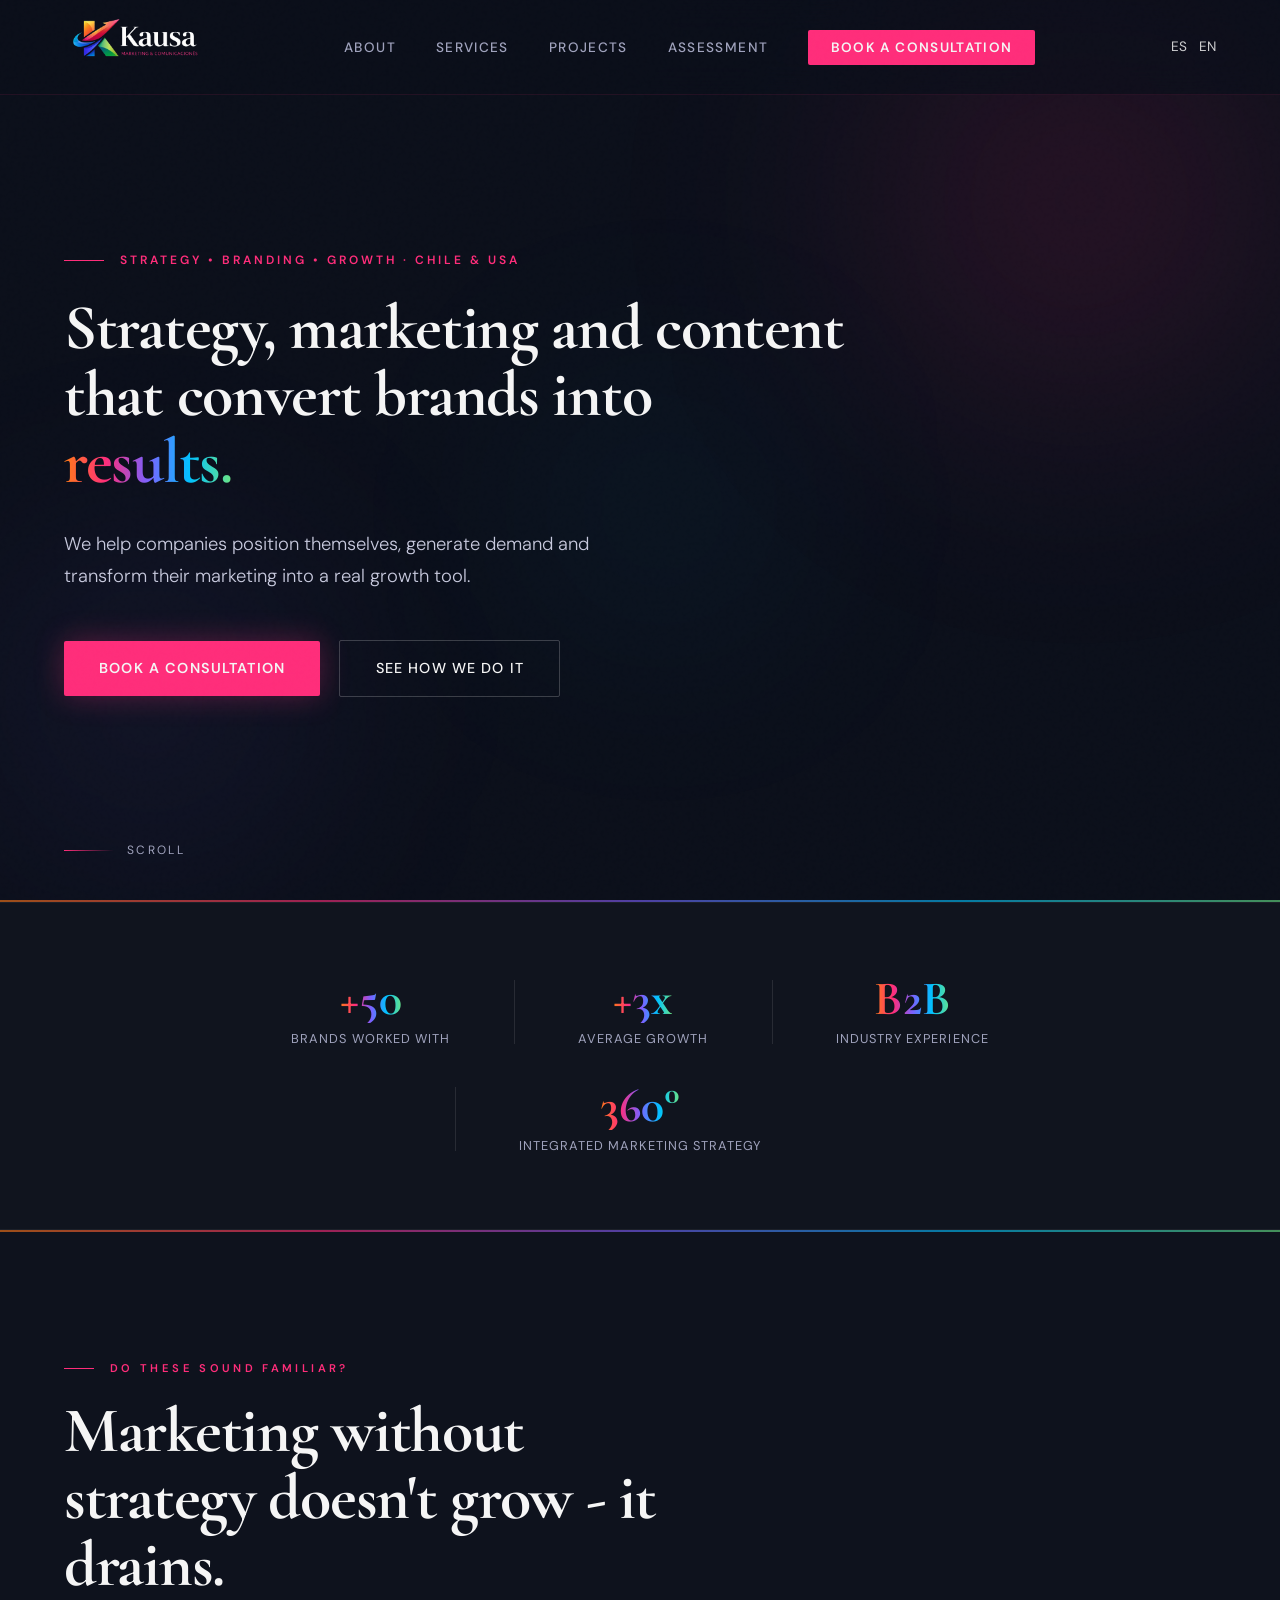
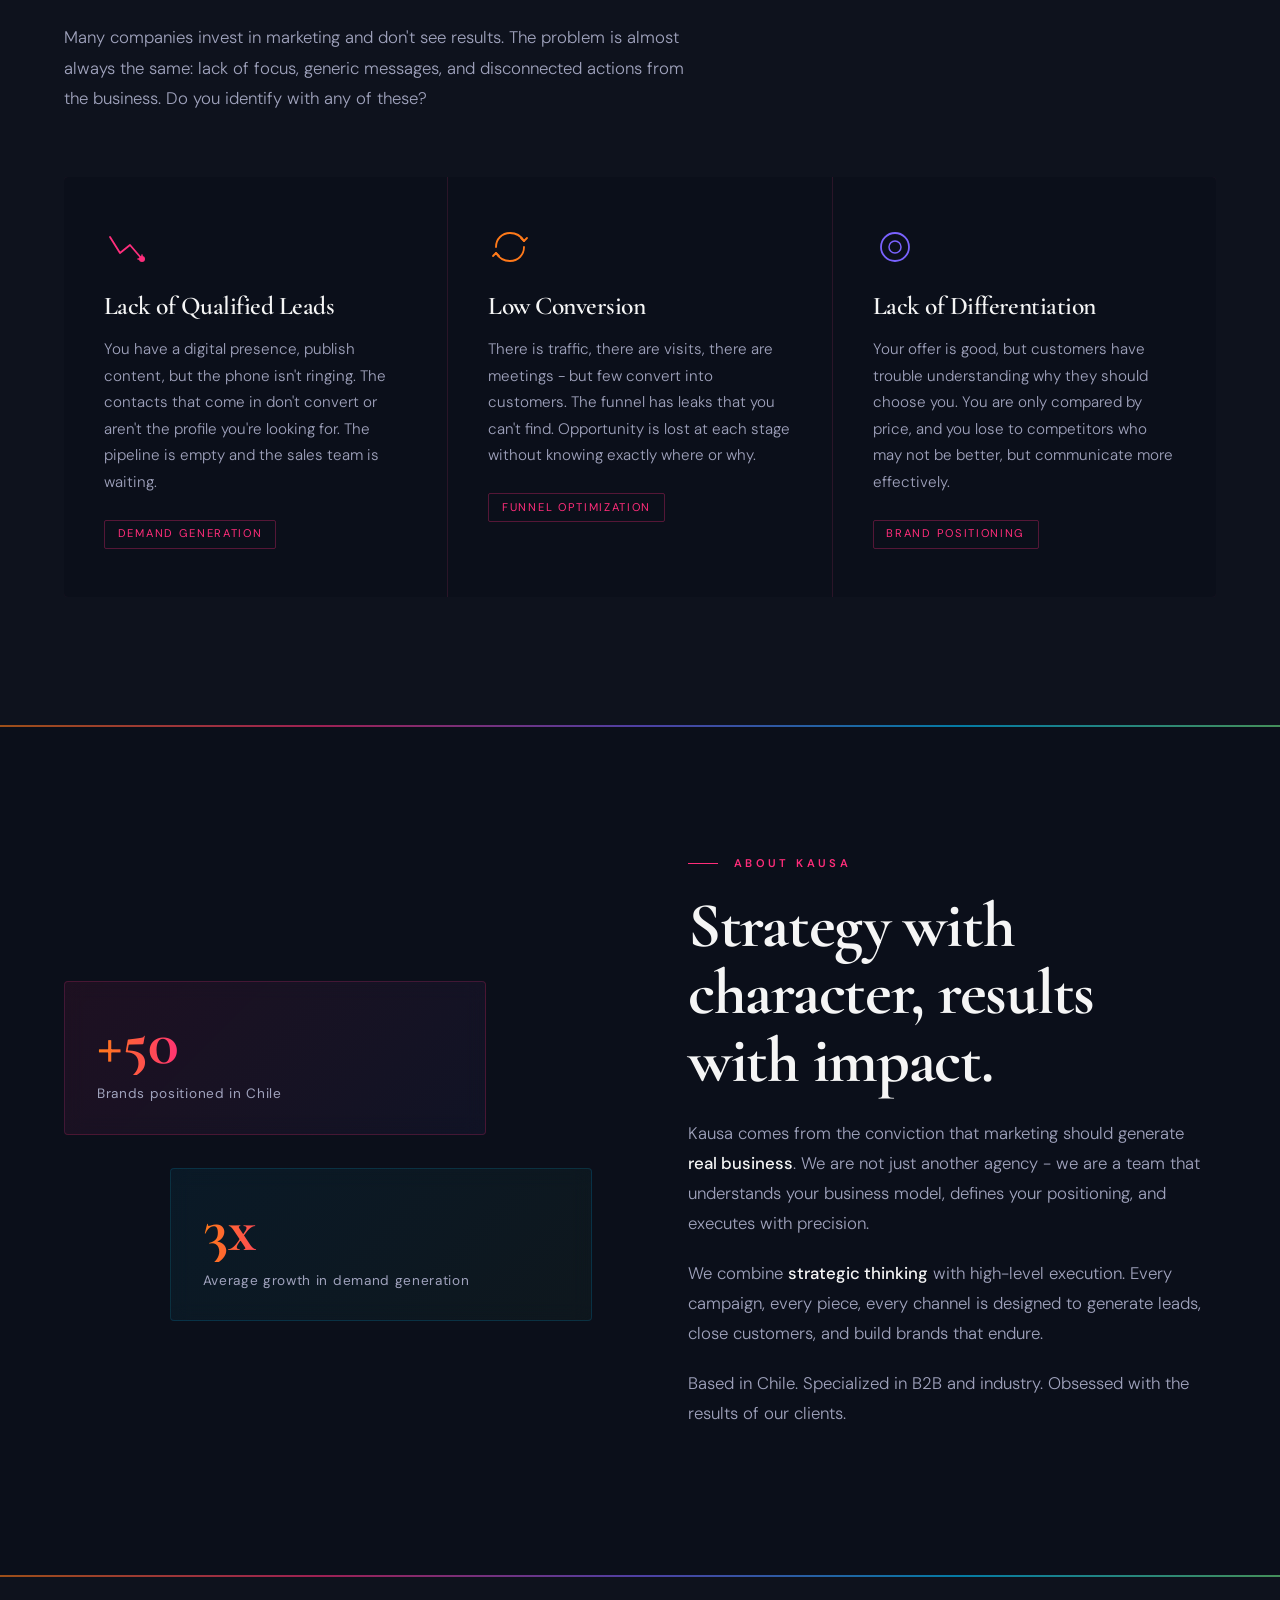
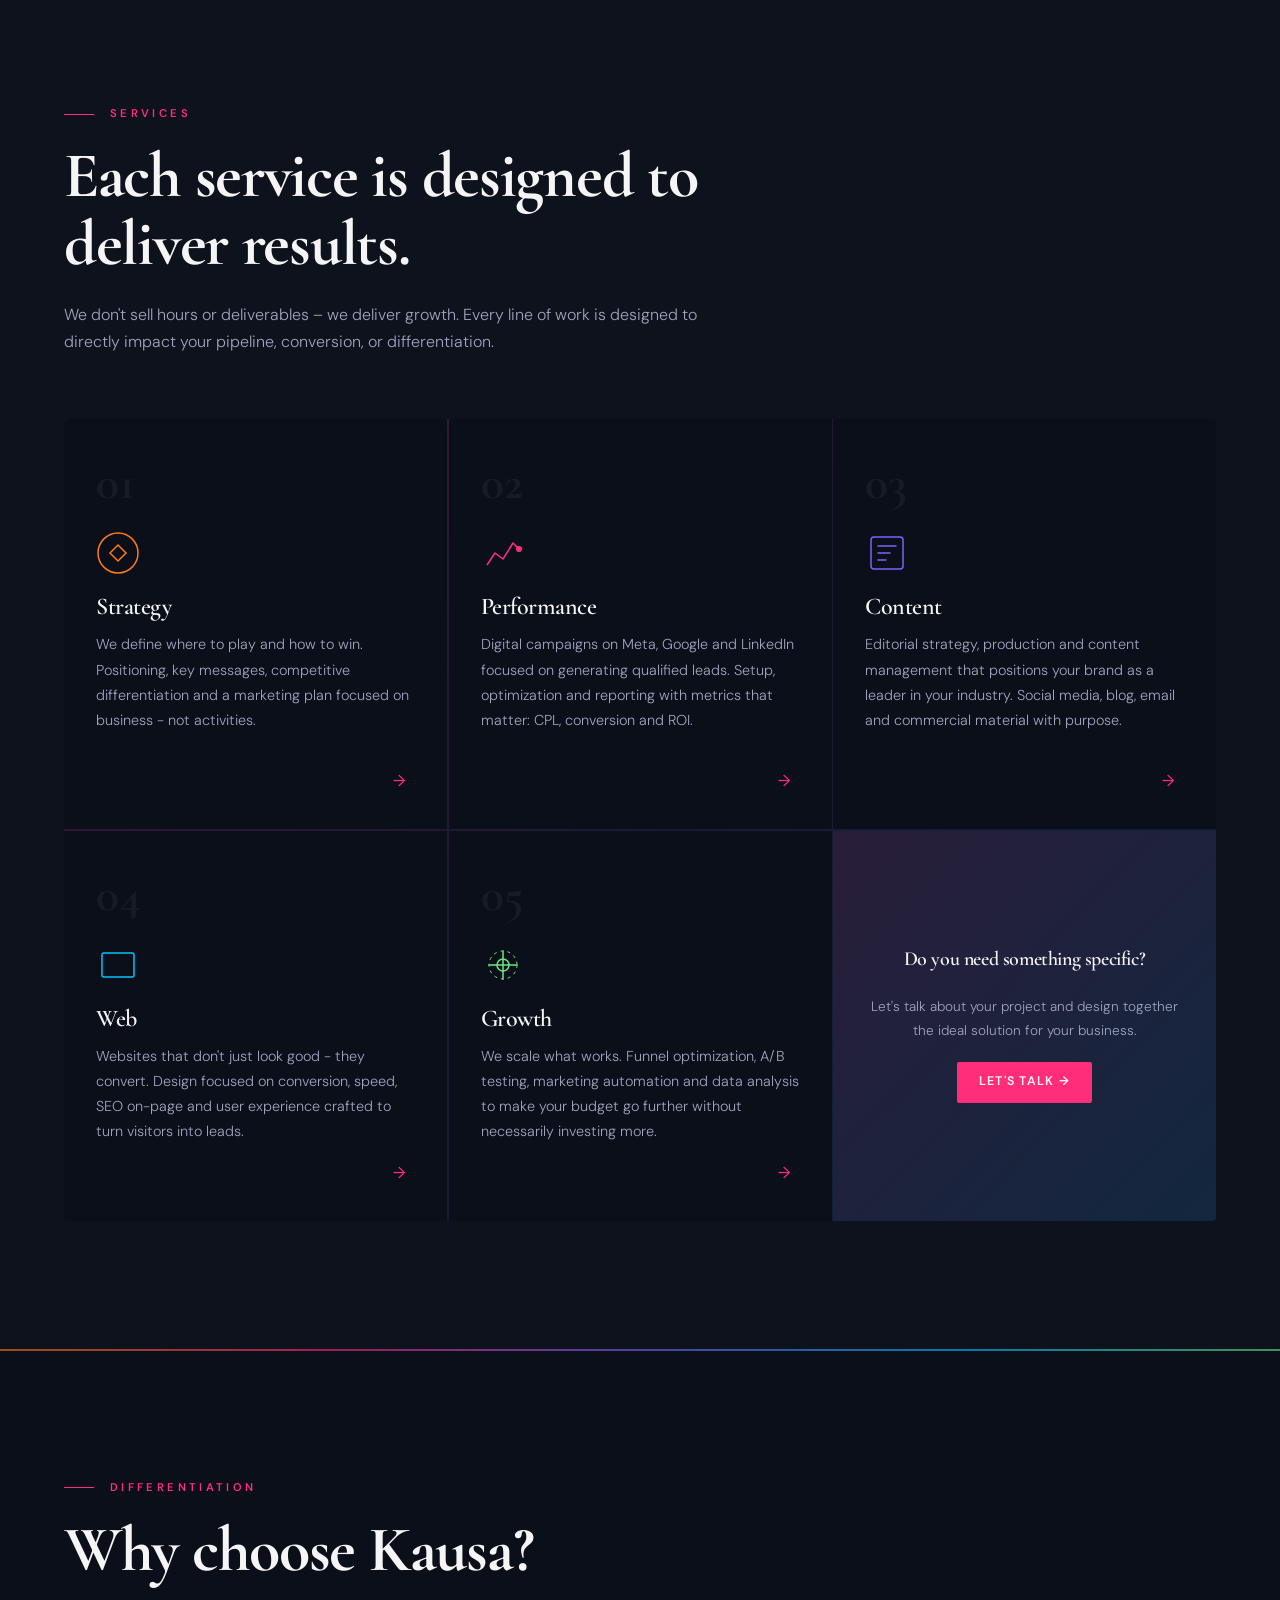
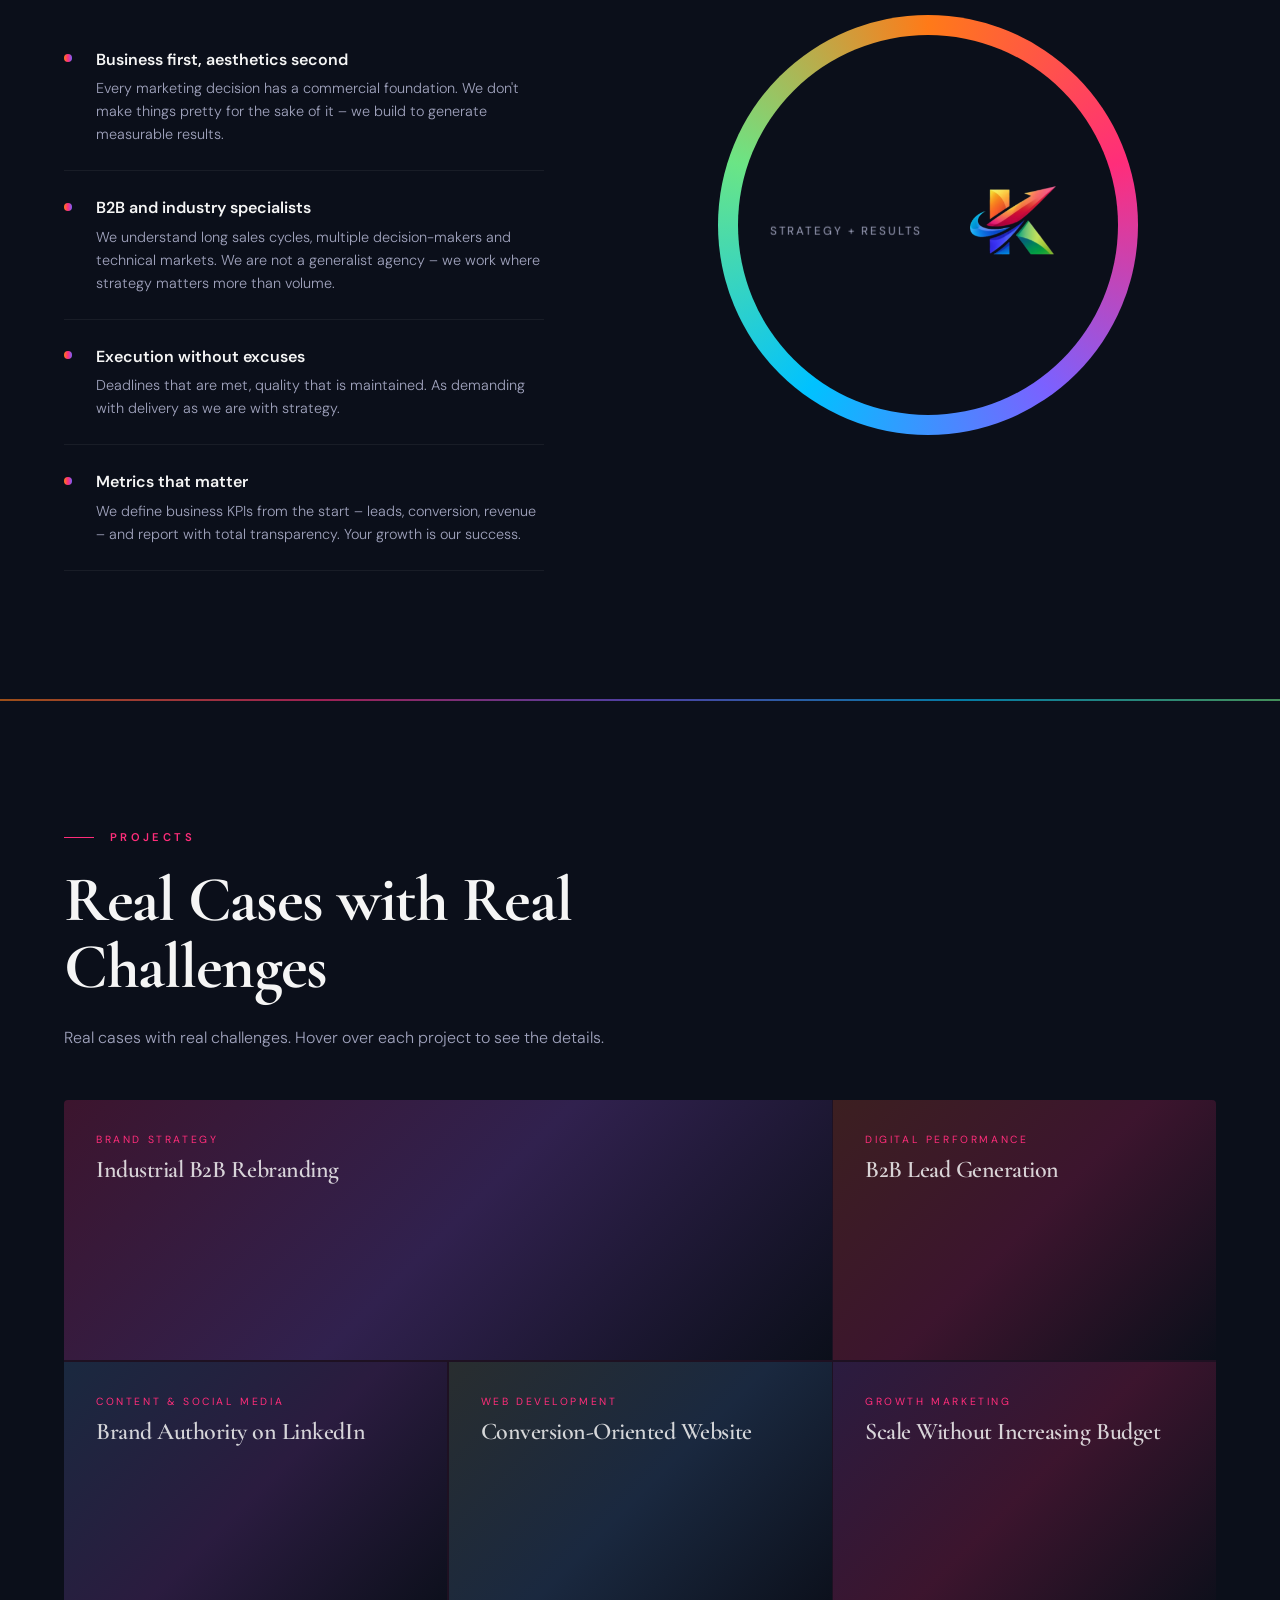
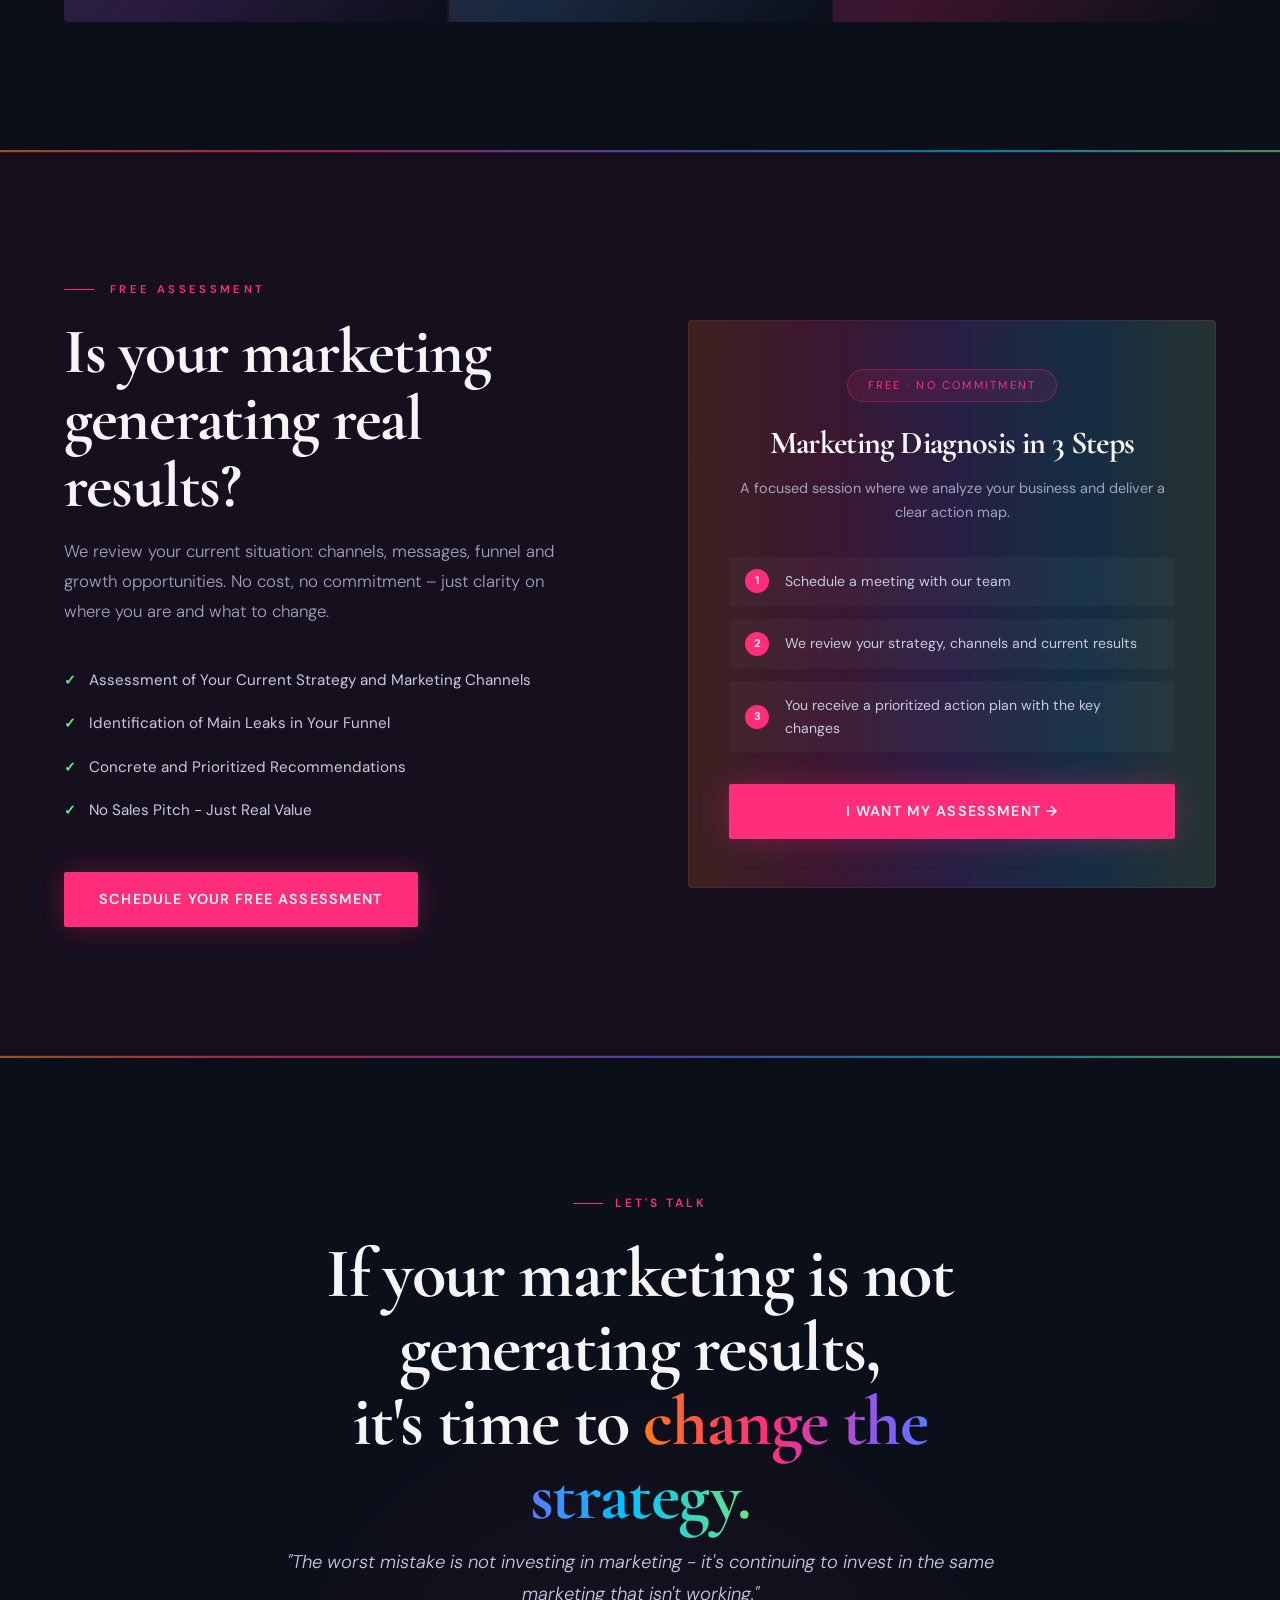
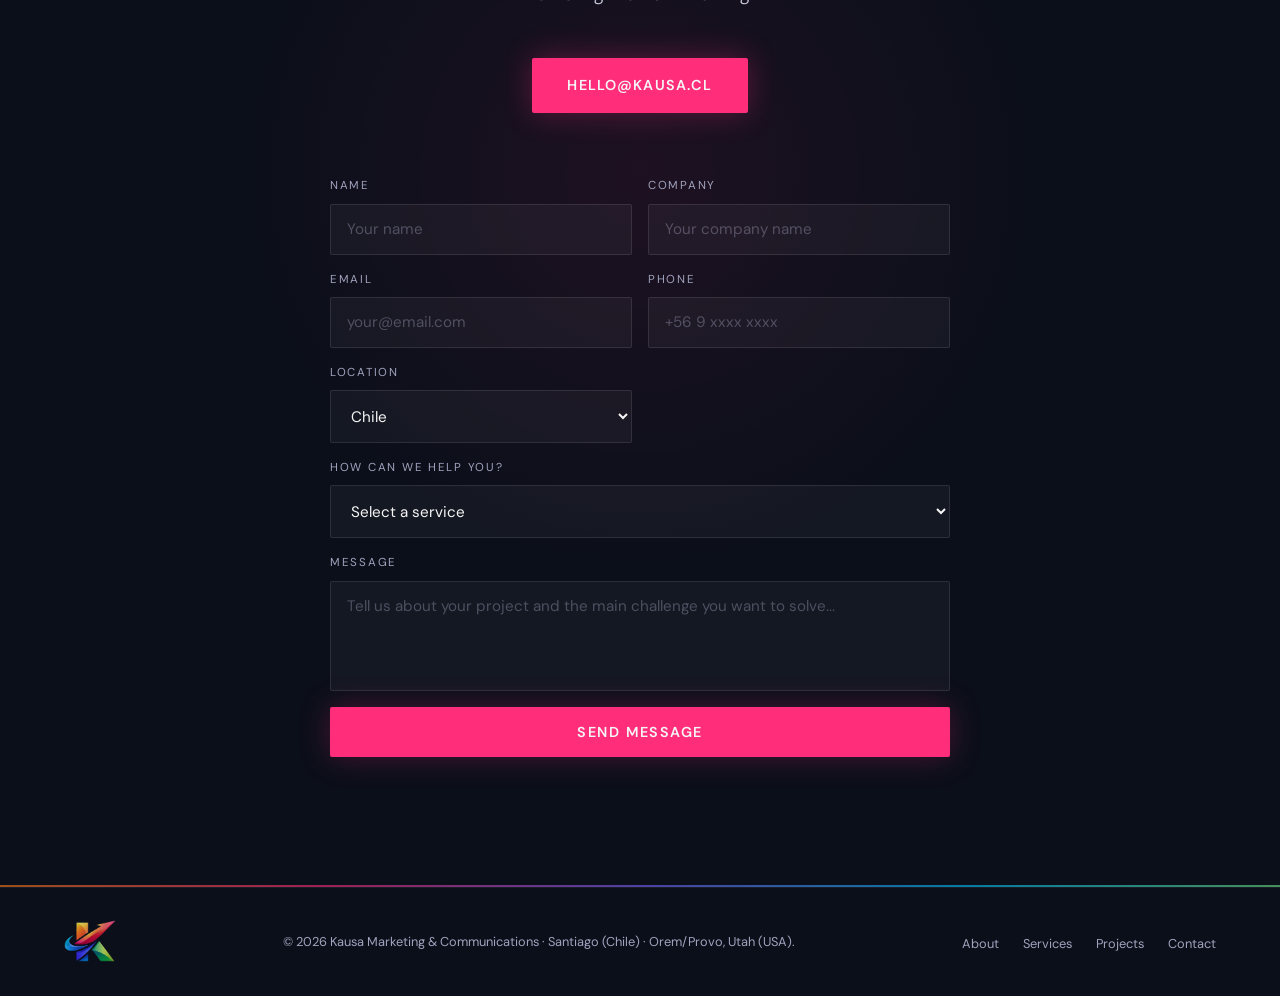
==== en.html @ b1d9d2e0 "Add translation and corporate emails" ====
<!DOCTYPE html>
<html lang="en">
<head>
  <meta charset="UTF-8" />
  <meta name="viewport" content="width=device-width, initial-scale=1.0" />
  <title>Kausa | Strategy, Branding & Growth</title>
  <meta property="og:title" content="Kausa | Strategy, Branding & Growth" />
  <meta property="og:description" content="International marketing, branding and growth partner for companies in Chile and the United States." />
  <meta property="og:url" content="https://kausa.cl" />
  <meta property="og:type" content="website" />
  <link rel="icon" href="assets/img/favicon.png" />
  <meta name="description" content="Estrategia, marketing y contenido que convierten marcas en resultados. Ayudamos a empresas en Chile a posicionarse, generar demanda y crecer." />
  <link href="https://fonts.googleapis.com/css2?family=Cormorant+Garamond:wght@400;600;700&family=DM+Sans:wght@300;400;500;600&display=swap" rel="stylesheet">
  <link rel="stylesheet" href="assets/css/style.css" />
</head>
<body>

<!-- ================================================================
     NAV
     ================================================================ -->
<nav>
  <a href="#hero" class="nav-logo">
    <img src="assets/img/kausa_logo.png" alt="Kausa Marketing & Comunicaciones" />
  </a>

  <ul class="nav-links">
    <li><a href="#about">About</a></li>
    <li><a href="#services">Services</a></li>
    <li><a href="#portfolio">Projects</a></li>
    <li><a href="#diagnosis">Assessment</a></li>
    <li><a href="#contact" class="nav-cta">Book a Consultation</a></li>
  </ul>
  <div class="lang-switch">
    <a href="index.html">ES</a>
    <a href="en.html">EN</a>
  </div>

  <button class="nav-burger" aria-label="Menú">
    <span></span><span></span><span></span>
  </button>
</nav>

<!-- ================================================================
     HERO
     ================================================================ -->
<section id="hero">
  <div class="hero-bg-orb orb1"></div>
  <div class="hero-bg-orb orb2"></div>
  <div class="hero-bg-orb orb3"></div>

  <div class="hero-eyebrow">Strategy • Branding • Growth · Chile & USA</div>

  <h1 class="hero-title">
    Strategy, marketing and content<br>
    that convert brands into<br>
    <span class="grad-text">results.</span>
  </h1>

  <p class="hero-sub">
    We help companies position themselves, generate demand and transform their marketing into a real growth tool.
  </p>

  <div class="hero-actions">
    <a href="#contact" class="btn-primary">Book a Consultation</a>
    <a href="#services" class="btn-ghost">See How We Do It</a>
  </div>

  <div class="hero-scroll">
    <span class="scroll-line"></span>
    Scroll
  </div>
</section>

<div class="grad-line"></div>

<!-- ================================================================
     SOCIAL PROOF STRIP
     ================================================================ -->
<div id="social-proof">
  <div class="proof-inner">
    <div class="proof-item">
      <span class="proof-num" data-count="50" data-prefix="+">+50</span>
      <span class="proof-label">Brands Worked With</span>
    </div>
    <div class="proof-item">
      <span class="proof-num" data-count="3" data-prefix="+" data-suffix="x">+3x</span>
      <span class="proof-label">Average Growth</span>
    </div>
    <div class="proof-item">
      <span class="proof-num">B2B</span>
      <span class="proof-label">Industry Experience</span>
    </div>
    <div class="proof-item">
      <span class="proof-num" data-count="360" data-suffix="°">360°</span>
      <span class="proof-label">Integrated Marketing Strategy</span>
    </div>
  </div>
</div>

<div class="grad-line"></div>

<!-- ================================================================
     PAIN SECTION
     ================================================================ -->
<section id="pain">
  <div class="pain-header reveal">
    <div class="section-label">Do these sound familiar?</div>
    <h2>Marketing without strategy doesn't grow - it drains.</h2>
    <p>Many companies invest in marketing and don't see results. The problem is almost always the same: lack of focus, generic messages, and disconnected actions from the business. Do you identify with any of these?</p>
  </div>

  <div class="pain-grid reveal">

    <div class="pain-card">
      <div class="pain-icon">
        <svg viewBox="0 0 44 44" fill="none" xmlns="http://www.w3.org/2000/svg">
          <polyline points="6,12 16,28 26,20 38,34" stroke="url(#p1)" stroke-width="1.8" fill="none" stroke-linecap="round" stroke-linejoin="round"/>
          <circle cx="38" cy="34" r="3" fill="url(#p1)"/>
          <path d="M34 34 L38 34 L38 30" stroke="url(#p1)" stroke-width="1.5" stroke-linecap="round"/>
          <defs><linearGradient id="p1" x1="0" y1="0" x2="44" y2="44"><stop stop-color="#FF2D7A"/><stop offset="1" stop-color="#7B61FF"/></linearGradient></defs>
        </svg>
      </div>
      <h3>Lack of Qualified Leads</h3>
      <p>You have a digital presence, publish content, but the phone isn't ringing. The contacts that come in don't convert or aren't the profile you're looking for. The pipeline is empty and the sales team is waiting.</p>
      <span class="pain-tag">Demand Generation</span>
    </div>

    <div class="pain-card">
      <div class="pain-icon">
        <svg viewBox="0 0 44 44" fill="none" xmlns="http://www.w3.org/2000/svg">
          <path d="M8 22 C8 14 14 8 22 8 C28 8 33 11 36 16" stroke="url(#p2)" stroke-width="1.8" stroke-linecap="round"/>
          <path d="M36 22 C36 30 30 36 22 36 C16 36 11 33 8 28" stroke="url(#p2)" stroke-width="1.8" stroke-linecap="round"/>
          <polyline points="33,13 36,16 39,13" stroke="url(#p2)" stroke-width="1.8" stroke-linecap="round" stroke-linejoin="round"/>
          <polyline points="11,31 8,28 5,31" stroke="url(#p2)" stroke-width="1.8" stroke-linecap="round" stroke-linejoin="round"/>
          <line x1="22" y1="17" x2="22" y2="27" stroke="url(#p2)" stroke-width="1.5" stroke-linecap="round"/>
          <line x1="17" y1="22" x2="27" y2="22" stroke="url(#p2)" stroke-width="1.5" stroke-linecap="round"/>
          <defs><linearGradient id="p2" x1="0" y1="0" x2="44" y2="44"><stop stop-color="#FF7A18"/><stop offset="1" stop-color="#FF2D7A"/></linearGradient></defs>
        </svg>
      </div>
      <h3>Low Conversion</h3>
      <p>There is traffic, there are visits, there are meetings - but few convert into customers. The funnel has leaks that you can't find. Opportunity is lost at each stage without knowing exactly where or why.</p>
      <span class="pain-tag">Funnel Optimization</span>
    </div>

    <div class="pain-card">
      <div class="pain-icon">
        <svg viewBox="0 0 44 44" fill="none" xmlns="http://www.w3.org/2000/svg">
          <circle cx="22" cy="22" r="14" stroke="url(#p3)" stroke-width="1.8"/>
          <circle cx="22" cy="22" r="6"  stroke="url(#p3)" stroke-width="1.5"/>
          <line x1="22" y1="4"  x2="22" y2="10" stroke="url(#p3)" stroke-width="1.5" stroke-linecap="round"/>
          <line x1="22" y1="34" x2="22" y2="40" stroke="url(#p3)" stroke-width="1.5" stroke-linecap="round"/>
          <line x1="4"  y1="22" x2="10" y2="22" stroke="url(#p3)" stroke-width="1.5" stroke-linecap="round"/>
          <line x1="34" y1="22" x2="40" y2="22" stroke="url(#p3)" stroke-width="1.5" stroke-linecap="round"/>
          <defs><linearGradient id="p3" x1="0" y1="0" x2="44" y2="44"><stop stop-color="#7B61FF"/><stop offset="1" stop-color="#00C2FF"/></linearGradient></defs>
        </svg>
      </div>
      <h3>Lack of Differentiation</h3>
      <p>Your offer is good, but customers have trouble understanding why they should choose you. You are only compared by price, and you lose to competitors who may not be better, but communicate more effectively.</p>
      <span class="pain-tag">Brand Positioning</span>
    </div>

  </div>
</section>

<div class="grad-line"></div>

<!-- ================================================================
     ABOUT
     ================================================================ -->
<section id="about">
  <div class="about-visual reveal">
    <div class="about-card">
      <div class="stat-num">+50</div>
      <div class="stat-label">Brands positioned in Chile</div>
    </div>
    <div class="about-card">
      <div class="stat-num">3x</div>
      <div class="stat-label">Average growth in demand generation</div>
    </div>
  </div>

  <div class="about-text reveal">
    <div class="section-label">About Kausa</div>
    <h2>Strategy with character, results with impact.</h2>
    <p>
      Kausa comes from the conviction that marketing should generate <strong>real business</strong>. We are not just another agency - we are a team that understands your business model, defines your positioning, and executes with precision.
    </p>
    <p>
      We combine <strong>strategic thinking</strong> with high-level execution. Every campaign, every piece, every channel is designed to generate leads, close customers, and build brands that endure.
    </p>
    <p>
      Based in Chile. Specialized in B2B and industry. Obsessed with the results of our clients.
    </p>
  </div>
</section>

<div class="grad-line"></div>

<!-- ================================================================
     SERVICES
     ================================================================ -->
<section id="services">
  <div class="services-header reveal">
    <div class="section-label">Services</div>
    <h2>Each service is designed to deliver results.</h2>
    <p>We don't sell hours or deliverables – we deliver growth. Every line of work is designed to directly impact your pipeline, conversion, or differentiation.</p>
  </div>

  <div class="services-grid reveal">

    <!-- 01 Estrategia -->
    <div class="service-card">
      <div class="service-num">01</div>
      <div class="service-icon">
        <svg viewBox="0 0 44 44" fill="none" xmlns="http://www.w3.org/2000/svg">
          <circle cx="22" cy="22" r="20" stroke="url(#g1)" stroke-width="1.5"/>
          <path d="M14 22 L22 14 L30 22 L22 30 Z" stroke="url(#g1)" stroke-width="1.5"/>
          <defs><linearGradient id="g1" x1="0" y1="0" x2="44" y2="44"><stop stop-color="#FF7A18"/><stop offset="1" stop-color="#FF2D7A"/></linearGradient></defs>
        </svg>
      </div>
      <h3>Strategy</h3>
      <p>We define where to play and how to win. Positioning, key messages, competitive differentiation and a marketing plan focused on business - not activities.</p>
      <div class="service-results">→ Companies that know exactly how to communicate and with whom</div>
      <div class="service-arrow">→</div>
    </div>

    <!-- 02 Performance -->
    <div class="service-card">
      <div class="service-num">02</div>
      <div class="service-icon">
        <svg viewBox="0 0 44 44" fill="none" xmlns="http://www.w3.org/2000/svg">
          <polyline points="6,34 14,22 22,28 32,12 38,18" stroke="url(#g2)" stroke-width="1.5" fill="none" stroke-linejoin="round"/>
          <circle cx="38" cy="18" r="3" fill="url(#g2)"/>
          <defs><linearGradient id="g2" x1="0" y1="0" x2="44" y2="44"><stop stop-color="#FF2D7A"/><stop offset="1" stop-color="#7B61FF"/></linearGradient></defs>
        </svg>
      </div>
      <h3>Performance</h3>
      <p> Digital campaigns on Meta, Google and LinkedIn focused on generating qualified leads. Setup, optimization and reporting with metrics that matter: CPL, conversion and ROI.</p>
      <div class="service-results">→ More leads, lower cost per acquisition</div>
      <div class="service-arrow">→</div>
    </div>

    <!-- 03 Contenido -->
    <div class="service-card">
      <div class="service-num">03</div>
      <div class="service-icon">
        <svg viewBox="0 0 44 44" fill="none" xmlns="http://www.w3.org/2000/svg">
          <rect x="6" y="6" width="32" height="32" rx="3" stroke="url(#g3)" stroke-width="1.5"/>
          <path d="M13 15 h18 M13 22 h12 M13 29 h8" stroke="url(#g3)" stroke-width="1.5" stroke-linecap="round"/>
          <defs><linearGradient id="g3" x1="0" y1="0" x2="44" y2="44"><stop stop-color="#7B61FF"/><stop offset="1" stop-color="#00C2FF"/></linearGradient></defs>
        </svg>
      </div>
      <h3>Content</h3>
      <p>Editorial strategy, production and content management that positions your brand as a leader in your industry. Social media, blog, email and commercial material with purpose.</p>
      <div class="service-results">→ More organic reach and brand authority</div>
      <div class="service-arrow">→</div>
    </div>

    <!-- 04 Web -->
    <div class="service-card">
      <div class="service-num">04</div>
      <div class="service-icon">
        <svg viewBox="0 0 44 44" fill="none" xmlns="http://www.w3.org/2000/svg">
          <rect x="6" y="10" width="32" height="24" rx="2" stroke="url(#g4)" stroke-width="1.5"/>
          <path d="M14 10 L14 34" stroke="url(#g4)" stroke-width="1"/>
          <path d="M6 18 L38 18" stroke="url(#g4)" stroke-width="1"/>
          <defs><linearGradient id="g4" x1="0" y1="0" x2="44" y2="44"><stop stop-color="#00C2FF"/><stop offset="1" stop-color="#6BE585"/></linearGradient></defs>
        </svg>
      </div>
      <h3>Web</h3>
      <p>Websites that don't just look good - they convert. Design focused on conversion, speed, SEO on-page and user experience crafted to turn visitors into leads.</p>
      <div class="service-results">→ More organic traffic and higher conversion rate</div>
      <div class="service-arrow">→</div>
    </div>

    <!-- 05 Growth -->
    <div class="service-card">
      <div class="service-num">05</div>
      <div class="service-icon">
        <svg viewBox="0 0 44 44" fill="none" xmlns="http://www.w3.org/2000/svg">
          <path d="M22 8 L22 36 M8 22 L36 22" stroke="url(#g5)" stroke-width="1.5" stroke-linecap="round"/>
          <circle cx="22" cy="22" r="6" stroke="url(#g5)" stroke-width="1.5"/>
          <circle cx="22" cy="22" r="14" stroke="url(#g5)" stroke-width="1" stroke-dasharray="3 4"/>
          <defs><linearGradient id="g5" x1="0" y1="0" x2="44" y2="44"><stop stop-color="#6BE585"/><stop offset="1" stop-color="#FF7A18"/></linearGradient></defs>
        </svg>
      </div>
      <h3>Growth</h3>
      <p>We scale what works. Funnel optimization, A/B testing, marketing automation and data analysis to make your budget go further without necessarily investing more.</p>
      <div class="service-results">→ More revenue with the same or lower budget</div>
      <div class="service-arrow">→</div>
    </div>

    <!-- CTA card -->
    <div class="service-card service-card--cta">
      <h3>Do you need something specific?</h3>
      <p style="color:var(--gris);">Let's talk about your project and design together the ideal solution for your business.</p>
      <a class="btn-sm" href="#contact">Let's talk →</a>
    </div>

  </div>
</section>

<div class="grad-line"></div>

<!-- ================================================================
     VALUE (Why Kausa?)
     ================================================================ -->
<section id="value">
  <div class="value-left reveal">
    <div class="section-label">Differentiation</div>
    <h2>Why choose Kausa?</h2>

    <div class="value-list">
      <div class="value-item">
        <div class="value-dot"></div>
        <div>
          <h4>Business first, aesthetics second</h4>
          <p>Every marketing decision has a commercial foundation. We don't make things pretty for the sake of it – we build to generate measurable results.</p>
        </div>
      </div>
      <div class="value-item">
        <div class="value-dot"></div>
        <div>
          <h4>B2B and industry specialists</h4>
          <p>We understand long sales cycles, multiple decision-makers and technical markets. We are not a generalist agency – we work where strategy matters more than volume.</p>
        </div>
      </div>
      <div class="value-item">
        <div class="value-dot"></div>
        <div>
          <h4>Execution without excuses</h4>
          <p>Deadlines that are met, quality that is maintained. As demanding with delivery as we are with strategy.</p>
        </div>
      </div>
      <div class="value-item">
        <div class="value-dot"></div>
        <div>
          <h4>Metrics that matter</h4>
          <p>We define business KPIs from the start – leads, conversion, revenue – and report with total transparency. Your growth is our success.</p>
        </div>
      </div>
    </div>
  </div>

  <div class="value-visual reveal">
    <div class="value-ring">
      <div class="value-ring-inner">
        <img src="assets/img/kausa_logo_k.PNG" alt="Kausa" class="ring-k" />
        <span class="ring-label">Strategy + Results</span>
      </div>
    </div>
  </div>
</section>

<div class="grad-line"></div>

<!-- ================================================================
     PORTFOLIO
     ================================================================ -->
<section id="portfolio">
  <div class="portfolio-intro reveal">
    <div class="section-label">Projects</div>
    <h2>Real Cases with Real Challenges</h2>
    <p>Real cases with real challenges. Hover over each project to see the details.</p>
  </div>

  <div class="portfolio-grid reveal">

    <!-- Caso 1 – Branding B2B (span 2) -->
    <div class="portfolio-item">
      <div class="portfolio-bg p-bg-1"></div>
      <div class="portfolio-static">
        <div class="portfolio-category">Brand Strategy</div>
        <h3>Industrial B2B Rebranding</h3>
      </div>
      <div class="portfolio-overlay">
        <div class="p-label">Brand Strategy</div>
        <h3>Industrial B2B Rebranding</h3>
        <dl class="case-details">
          <div class="case-block">
            <dt>Challenge</dt>
            <dd>Industrial services company without clear differentiation in a commoditized market</dd>
          </div>
          <div class="case-block">
            <dt>What was done</dt>
            <dd>Redesign of identity + positioning + key messages by segment</dd>
          </div>
          <div class="case-block">
            <dt>Result</dt>
            <dd>+40% in incoming inquiries within 3 months of launch</dd>
          </div>
        </dl>
        <div class="case-result">+40% in incoming inquiries · 3 months</div>
      </div>
    </div>

    <!-- Caso 2 – Performance -->
    <div class="portfolio-item">
      <div class="portfolio-bg p-bg-2"></div>
      <div class="portfolio-static">
        <div class="portfolio-category">Digital Performance</div>
        <h3>B2B Lead Generation</h3>
      </div>
      <div class="portfolio-overlay">
        <div class="p-label">Digital Performance</div>
        <h3>B2B Lead Generation</h3>
        <dl class="case-details">
          <div class="case-block">
            <dt>Challenge</dt>
            <dd>Without a digital pipeline, total dependence on referrals and contact network</dd>
          </div>
          <div class="case-block">
            <dt>What was done</dt>
            <dd>Meta + LinkedIn + optimized landing pages for conversion</dd>
          </div>
          <div class="case-block">
            <dt>Result</dt>
            <dd>120 qualified leads in 60 days, CPL reduced by 35%</dd>
          </div>
        </dl>
        <div class="case-result">120 leads in 60 days · CPL -35%</div>
      </div>
    </div>

    <!-- Caso 3 – Contenido -->
    <div class="portfolio-item">
      <div class="portfolio-bg p-bg-3"></div>
      <div class="portfolio-static">
        <div class="portfolio-category">Content & Social Media</div>
        <h3>Brand Authority on LinkedIn</h3>
      </div>
      <div class="portfolio-overlay">
        <div class="p-label">Content & Social Media</div>
        <h3>Brand Authority on LinkedIn</h3>
        <dl class="case-details">
          <div class="case-block">
            <dt>Challenge</dt>
            <dd>Fragmented digital presence, posts without direction or focus</dd>
          </div>
          <div class="case-block">
            <dt>What was done</dt>
            <dd>Editorial strategy + monthly production + community management</dd>
          </div>
          <div class="case-block">
            <dt>Result</dt>
            <dd>+200% organic reach in 6 months</dd>
          </div>
        </dl>
        <div class="case-result">+200% organic reach · 6 months</div>
      </div>
    </div>

    <!-- Caso 4 – Web -->
    <div class="portfolio-item">
      <div class="portfolio-bg p-bg-4"></div>
      <div class="portfolio-static">
        <div class="portfolio-category">Web Development</div>
        <h3>Conversion-Oriented Website</h3>
      </div>
      <div class="portfolio-overlay">
        <div class="p-label">Web Development</div>
        <h3>Conversion-Oriented Website</h3>
        <dl class="case-details">
          <div class="case-block">
            <dt>Challenge</dt>
            <dd>Outdated website, no organic traffic or conversion forms</dd>
          </div>
          <div class="case-block">
            <dt>What was done</dt>
            <dd>Complete redesign + on-page SEO + integration with CRM and automation</dd>
          </div>
          <div class="case-block">
            <dt>Result</dt>
            <dd>3x organic traffic, conversion rate doubled in 4 months</dd>
          </div>
        </dl>
        <div class="case-result">3x organic traffic · 2x conversion · 4 months</div>
      </div>
    </div>

    <!-- Caso 5 – Growth -->
    <div class="portfolio-item">
      <div class="portfolio-bg p-bg-5"></div>
      <div class="portfolio-static">
        <div class="portfolio-category">Growth Marketing</div>
        <h3>Scale Without Increasing Budget</h3>
      </div>
      <div class="portfolio-overlay">
        <div class="p-label">Growth Marketing</div>
        <h3>Scale Without Increasing Budget</h3>
        <dl class="case-details">
          <div class="case-block">
            <dt>Challenge</dt>
            <dd>Fixed budget with aggressive growth objectives and funnel with leaks</dd>
          </div>
          <div class="case-block">
            <dt>What was done</dt>
            <dd>Funnel audit + A/B testing + nurturing automation</dd>
          </div>
          <div class="case-block">
            <dt>Result</dt>
            <dd>+60% revenue with the same budget in 5 months</dd>
          </div>
        </dl>
        <div class="case-result">+60% revenue · same budget · 5 months</div>
      </div>
    </div>

  </div>
</section>

<div class="grad-line"></div>

<!-- ================================================================
     DIAGNOSIS – Lead Magnet
     ================================================================ -->
<section id="diagnosis">
  <div class="diagnosis-inner">

    <div class="diagnosis-text reveal">
      <div class="section-label">Free Assessment</div>
      <h2>Is your marketing generating real results?</h2>
      <p>
        We review your current situation: channels, messages, funnel and growth opportunities. No cost, no commitment – just clarity on where you are and what to change.
      </p>
      <ul class="diagnosis-checklist">
        <li>Assessment of Your Current Strategy and Marketing Channels</li>
        <li>Identification of Main Leaks in Your Funnel</li>
        <li>Concrete and Prioritized Recommendations</li>
        <li>No Sales Pitch - Just Real Value</li>
      </ul>
      <a href="#contact" class="btn-primary">Schedule Your Free Assessment</a>
    </div>

    <div class="diagnosis-visual reveal">
      <div class="diagnosis-badge">Free · No Commitment</div>
      <h3>Marketing Diagnosis in 3 Steps</h3>
      <p>A focused session where we analyze your business and deliver a clear action map.</p>
      <div class="diagnosis-steps">
        <div class="diagnosis-step">
          <span class="step-num">1</span>
          Schedule a meeting with our team
        </div>
        <div class="diagnosis-step">
          <span class="step-num">2</span>
          We review your strategy, channels and current results
        </div>
        <div class="diagnosis-step">
          <span class="step-num">3</span>
          You receive a prioritized action plan with the key changes
        </div>
      </div>
      <a href="#contact" class="btn-primary" style="width:100%;text-align:center;">I want my Assessment →</a>
    </div>

  </div>
</section>

<div class="grad-line"></div>

<!-- ================================================================
     CONTACT
     ================================================================ -->
<section id="contact">
  <div class="contact-orb"></div>
  <div class="contact-inner reveal">

    <div class="eyebrow-cta">Let's talk</div>

    <h2>
      If your marketing is not generating results,<br>
      it's time to <span class="grad-text">change the strategy.</span>
    </h2>

    <p class="contact-statement">
      "The worst mistake is not investing in marketing - it's continuing to invest in the same marketing that isn't working."
    </p>

    <div class="contact-actions">
      <a href="mailto:hello@kausa.cl" class="btn-primary">hello@kausa.cl</a>
    </div>

    <form id="contactForm" class="contact-form">
      <div class="form-group">
        <label>Name</label>
        <input type="text" name="name" placeholder="Your name" required />
      </div>
      <div class="form-group">
        <label>Company</label>
        <input type="text" name="company" placeholder="Your company name" />
      </div>
      <div class="form-group">
        <label>Email</label>
        <input type="email" name="email" placeholder="your@email.com" required />
      </div>
      <div class="form-group">
        <label>Phone</label>
        <input type="tel" name="phone" placeholder="+56 9 xxxx xxxx" />
      </div>
      <div class="form-group">
        <label>Location</label>
        <select name="location">
          <option>Chile</option>
          <option>United States</option>
          <option>Other</option>
        </select>
      </div>
      <div class="form-group full">
        <label>How can we help you?</label>
        <select name="servicio">
          <option value="" disabled selected>Select a service</option>
          <option>Marketing Strategy</option>
          <option>Performance / Digital Campaigns</option>
          <option>Content and Social Media</option>
          <option>Web Development</option>
          <option>Growth Marketing</option>
          <option>Free Assessment</option>
          <option>Other</option>
        </select>
      </div>
      <div class="form-group full">
        <label>Message</label>
        <textarea name="message" rows="4" placeholder="Tell us about your project and the main challenge you want to solve..."></textarea>
      </div>
      <button type="submit" class="form-submit">Send Message</button>
    </form>

  </div>
</section>

<!-- ================================================================
     FOOTER
     ================================================================ -->
<div class="grad-line"></div>
<footer>
  <a href="#hero" class="f-logo">
    <img src="assets/img/kausa_logo_k.PNG" alt="Kausa" />
  </a>
  <p>© 2026 Kausa Marketing & Communications · Santiago (Chile) · Orem/Provo, Utah (USA).</p>
  <ul class="footer-links">
    <li><a href="#about">About</a></li>
    <li><a href="#services">Services</a></li>
    <li><a href="#portfolio">Projects</a></li>
    <li><a href="#contact">Contact</a></li>
  </ul>
</footer>

<script src="assets/js/main.js"></script>
</body>
</html>
---- assets/css/style.css ----
/* ================================================================
   KAUSA — style.css
   Sections: Variables · Reset · Typography · Nav · Hero ·
             Social Proof · Pain · Services · Portfolio ·
             Diagnosis · Contact · Footer · Animations · Responsive
   ================================================================ */

/* ─── VARIABLES ─── */
:root {
  --bg:      #0B0F1A;
  --white:   #F5F5F5;
  --fucsia:  #FF2D7A;
  --naranja: #FF7A18;
  --gris:    #A0A3BD;
  --gris-light: #C8CADE;
  --grad:      linear-gradient(90deg, #FF7A18, #FF2D7A, #7B61FF, #00C2FF, #6BE585);
  --grad-diag: linear-gradient(135deg, #FF7A18, #FF2D7A, #7B61FF, #00C2FF, #6BE585);
  --surface:   rgba(255,255,255,0.03);
  --border:    rgba(255,255,255,0.07);
}

/* ─── RESET ─── */
*, *::before, *::after { box-sizing: border-box; margin: 0; padding: 0; }
html { scroll-behavior: smooth; }
img  { display: block; max-width: 100%; }

/* ─── NOISE OVERLAY ─── */
body::before {
  content: '';
  position: fixed;
  inset: 0;
  background-image: url("data:image/svg+xml,%3Csvg viewBox='0 0 256 256' xmlns='http://www.w3.org/2000/svg'%3E%3Cfilter id='noise'%3E%3CfeTurbulence type='fractalNoise' baseFrequency='0.9' numOctaves='4' stitchTiles='stitch'/%3E%3C/filter%3E%3Crect width='100%25' height='100%25' filter='url(%23noise)' opacity='0.04'/%3E%3C/svg%3E");
  pointer-events: none;
  z-index: 9999;
  opacity: 0.4;
}

body {
  background: var(--bg);
  color: var(--white);
  font-family: 'DM Sans', sans-serif;
  overflow-x: hidden;
  line-height: 1.6;
}

/* ─── SCROLLBAR ─── */
::-webkit-scrollbar       { width: 4px; }
::-webkit-scrollbar-track { background: var(--bg); }
::-webkit-scrollbar-thumb { background: var(--fucsia); border-radius: 4px; }

/* ─── TYPOGRAPHY ─── */
h1, h2, h3 {
  font-family: 'Cormorant Garamond', serif;
  font-weight: 700;
  letter-spacing: -0.02em;
  line-height: 1.05;
}
h2 { font-size: clamp(2.5rem, 5vw, 4rem); margin-bottom: 1.5rem; }

/* ─── SHARED SECTION ─── */
section { padding: 8rem 5vw; position: relative; }

.section-label {
  font-size: 0.7rem;
  letter-spacing: 0.3em;
  text-transform: uppercase;
  color: var(--fucsia);
  font-weight: 600;
  margin-bottom: 1.2rem;
  display: flex;
  align-items: center;
  gap: 1rem;
}
.section-label::before { content: ''; width: 30px; height: 1px; background: var(--fucsia); }

.grad-text {
  background: var(--grad);
  -webkit-background-clip: text;
  -webkit-text-fill-color: transparent;
  background-clip: text;
}

.grad-line { height: 2px; background: var(--grad); opacity: 0.6; }

/* ─── BUTTONS ─── */
.btn-primary {
  background: var(--fucsia);
  color: var(--white);
  padding: 1rem 2.2rem;
  font-size: 0.9rem;
  font-weight: 600;
  letter-spacing: 0.08em;
  text-transform: uppercase;
  text-decoration: none;
  border-radius: 2px;
  display: inline-block;
  transition: background 0.3s, transform 0.2s, box-shadow 0.3s;
  box-shadow: 0 0 30px rgba(255,45,122,0.3);
}
.btn-primary:hover {
  background: var(--naranja);
  transform: translateY(-2px);
  box-shadow: 0 0 50px rgba(255,122,24,0.4);
}

.btn-ghost {
  color: var(--white);
  padding: 1rem 2.2rem;
  font-size: 0.9rem;
  font-weight: 500;
  letter-spacing: 0.08em;
  text-transform: uppercase;
  text-decoration: none;
  border: 1px solid rgba(255,255,255,0.2);
  border-radius: 2px;
  display: inline-block;
  transition: border-color 0.3s, color 0.3s;
}
.btn-ghost:hover { border-color: var(--fucsia); color: var(--fucsia); }

.btn-wa {
  background: #25D366;
  color: var(--white);
  padding: 1rem 2.2rem;
  font-size: 0.9rem;
  font-weight: 600;
  letter-spacing: 0.05em;
  text-decoration: none;
  border-radius: 2px;
  display: inline-flex;
  align-items: center;
  gap: 0.6rem;
  transition: background 0.3s, transform 0.2s;
}
.btn-wa:hover { background: #1db954; transform: translateY(-2px); }

/* ================================================================
   NAV
   ================================================================ */
nav {
  position: fixed;
  top: 0; left: 0; right: 0;
  z-index: 100;
  display: flex;
  justify-content: space-between;
  align-items: center;
  padding: 1.5rem 5vw;
  background: rgba(11,15,26,0.7);
  backdrop-filter: blur(16px);
  border-bottom: 1px solid rgba(255,45,122,0.1);
  transition: background 0.3s;
}

.nav-logo {
  text-decoration: none;
  display: flex;
  align-items: center;
  /* crop the transparent padding around the logo content */
  margin: -12px -8px;
}
.nav-logo img {
  /* The 1024x1024 image contains logo content roughly centered at 53% vertically.
     object-fit:cover + fixed dimensions crops it to show just the logo. */
  width: 160px;
  height: 70px;
  object-fit: cover;
  object-position: 50% 53%;
}

.nav-links {
  display: flex;
  gap: 2.5rem;
  list-style: none;
}
.nav-links a {
  color: var(--gris);
  text-decoration: none;
  font-size: 0.85rem;
  font-weight: 500;
  letter-spacing: 0.1em;
  text-transform: uppercase;
  transition: color 0.3s;
}
.nav-links a:hover { color: var(--fucsia); }

.nav-cta {
  background: var(--fucsia) !important;
  color: var(--white) !important;
  padding: 0.55rem 1.4rem !important;
  border-radius: 2px;
  font-weight: 600 !important;
  transition: background 0.3s, transform 0.2s !important;
}
.nav-cta:hover { background: var(--naranja) !important; transform: translateY(-1px); }

/* Hamburger (mobile) */
.nav-burger {
  display: none;
  flex-direction: column;
  gap: 5px;
  cursor: pointer;
  padding: 4px;
  border: none;
  background: none;
}
.nav-burger span {
  display: block;
  width: 24px;
  height: 2px;
  background: var(--white);
  border-radius: 2px;
  transition: all 0.3s;
}

/* ================================================================
   HERO
   ================================================================ */
#hero {
  min-height: 100vh;
  display: flex;
  flex-direction: column;
  justify-content: center;
  padding: 9rem 5vw 6rem;
  position: relative;
  overflow: hidden;
}

/* Orbs */
.hero-bg-orb { position: absolute; border-radius: 50%; filter: blur(120px); pointer-events: none; }
.orb1 { width: 600px; height: 600px; background: radial-gradient(circle, rgba(255,45,122,0.18) 0%, transparent 70%); top: -100px; right: -100px; animation: floatOrb 8s ease-in-out infinite alternate; }
.orb2 { width: 400px; height: 400px; background: radial-gradient(circle, rgba(123,97,255,0.15) 0%, transparent 70%); bottom: 0; left: -50px; animation: floatOrb 10s ease-in-out infinite alternate-reverse; }
.orb3 { width: 300px; height: 300px; background: radial-gradient(circle, rgba(0,194,255,0.12) 0%, transparent 70%); top: 40%; left: 40%; animation: floatOrb 12s ease-in-out infinite alternate; }

.hero-eyebrow {
  font-size: 0.75rem;
  letter-spacing: 0.25em;
  text-transform: uppercase;
  color: var(--fucsia);
  font-weight: 600;
  margin-bottom: 1.5rem;
  display: flex;
  align-items: center;
  gap: 1rem;
  animation: fadeUp 0.8s ease both;
}
.hero-eyebrow::before { content: ''; width: 40px; height: 1px; background: var(--fucsia); }

.hero-title {
  font-size: clamp(2.4rem, 5vw, 4.8rem);
  font-weight: 700;
  max-width: 860px;
  animation: fadeUp 0.8s 0.1s ease both;
}

.hero-sub {
  margin-top: 2rem;
  font-size: 1.15rem;
  color: var(--gris-light);
  max-width: 560px;
  line-height: 1.75;
  font-weight: 300;
  animation: fadeUp 0.8s 0.2s ease both;
}

.hero-actions {
  margin-top: 3rem;
  display: flex;
  gap: 1.2rem;
  align-items: center;
  flex-wrap: wrap;
  animation: fadeUp 0.8s 0.3s ease both;
}

.hero-scroll {
  position: absolute;
  bottom: 2.5rem;
  left: 5vw;
  display: flex;
  align-items: center;
  gap: 0.8rem;
  font-size: 0.75rem;
  letter-spacing: 0.2em;
  text-transform: uppercase;
  color: var(--gris);
  animation: fadeUp 0.8s 0.6s ease both;
}
.scroll-line {
  width: 50px; height: 1px;
  background: linear-gradient(90deg, var(--fucsia), transparent);
  animation: scrollPulse 2s ease-in-out infinite;
}

/* ================================================================
   SOCIAL PROOF STRIP
   ================================================================ */
#social-proof {
  padding: 3.5rem 5vw;
  background: rgba(255,255,255,0.02);
  border-top: 1px solid rgba(255,255,255,0.05);
  border-bottom: 1px solid rgba(255,255,255,0.05);
}

.proof-inner {
  display: flex;
  align-items: center;
  justify-content: center;
  gap: 0;
  flex-wrap: wrap;
}

.proof-item {
  display: flex;
  flex-direction: column;
  align-items: center;
  text-align: center;
  padding: 1rem 4rem;
  position: relative;
  opacity: 0;
  transform: translateY(16px);
  transition: opacity 0.55s ease, transform 0.55s ease;
}
.proof-item.visible {
  opacity: 1;
  transform: translateY(0);
}
.proof-item + .proof-item::before {
  content: '';
  position: absolute;
  left: 0;
  top: 20%;
  height: 60%;
  width: 1px;
  background: rgba(255,255,255,0.1);
}

.proof-num {
  font-family: 'Cormorant Garamond', serif;
  font-size: 3rem;
  font-weight: 700;
  line-height: 1;
  background: var(--grad);
  -webkit-background-clip: text;
  -webkit-text-fill-color: transparent;
  background-clip: text;
}
.proof-label {
  margin-top: 0.4rem;
  font-size: 0.8rem;
  color: var(--gris);
  letter-spacing: 0.08em;
  text-transform: uppercase;
}

/* ================================================================
   PAIN SECTION
   ================================================================ */
#pain { background: rgba(255,255,255,0.01); }

.pain-header { max-width: 640px; margin-bottom: 4rem; }
.pain-header p { color: var(--gris); line-height: 1.8; font-weight: 300; font-size: 1.05rem; margin-top: 1rem; }

.pain-grid {
  display: grid;
  grid-template-columns: repeat(3, 1fr);
  gap: 1px;
  background: rgba(255,45,122,0.12);
  border-radius: 4px;
  overflow: hidden;
}

.pain-card {
  background: var(--bg);
  padding: 3rem 2.5rem;
  position: relative;
  overflow: hidden;
  transition: background 0.4s;
}
.pain-card:hover { background: #0d1120; }

.pain-icon {
  width: 44px;
  height: 44px;
  margin-bottom: 1.5rem;
}
.pain-icon svg { width: 100%; height: 100%; }
.pain-card h3 {
  font-family: 'Cormorant Garamond', serif;
  font-size: 1.6rem;
  font-weight: 600;
  margin-bottom: 1rem;
  color: var(--white);
}
.pain-card p { color: var(--gris); font-size: 0.95rem; line-height: 1.75; font-weight: 300; }

.pain-tag {
  display: inline-block;
  margin-top: 1.5rem;
  font-size: 0.7rem;
  letter-spacing: 0.15em;
  text-transform: uppercase;
  color: var(--fucsia);
  border: 1px solid rgba(255,45,122,0.3);
  border-radius: 2px;
  padding: 0.3rem 0.8rem;
}

/* ================================================================
   ABOUT
   ================================================================ */
#about {
  display: grid;
  grid-template-columns: 1fr 1fr;
  gap: 6rem;
  align-items: center;
}

.about-visual { position: relative; height: 340px; }

.about-card {
  position: absolute;
  background: rgba(255,255,255,0.03);
  border: 1px solid rgba(255,255,255,0.07);
  border-radius: 4px;
  padding: 1.8rem 2rem;
  backdrop-filter: blur(10px);
}
.about-card:nth-child(1) {
  top: 0; left: 0; right: 20%;
  background: linear-gradient(135deg, rgba(255,45,122,0.08), rgba(123,97,255,0.05));
  border-color: rgba(255,45,122,0.2);
}
.about-card:nth-child(2) {
  top: auto; bottom: 0; right: 0; left: 20%;
  background: linear-gradient(135deg, rgba(0,194,255,0.06), rgba(107,229,133,0.04));
  border-color: rgba(0,194,255,0.15);
}

.stat-num {
  font-family: 'Cormorant Garamond', serif;
  font-size: 4rem;
  font-weight: 700;
  background: var(--grad);
  -webkit-background-clip: text;
  -webkit-text-fill-color: transparent;
  background-clip: text;
  line-height: 1;
}
.stat-label { color: var(--gris); font-size: 0.85rem; margin-top: 0.5rem; letter-spacing: 0.05em; }

.about-text p { color: var(--gris); line-height: 1.8; font-size: 1.05rem; margin-bottom: 1.2rem; font-weight: 300; }
.about-text strong { color: var(--white); font-weight: 500; }

/* ================================================================
   SERVICES
   ================================================================ */
#services { background: rgba(255,255,255,0.01); }

.services-header { max-width: 640px; margin-bottom: 4rem; }
.services-header p { color: var(--gris); line-height: 1.7; font-weight: 300; margin-top: 0.8rem; }

.services-grid {
  display: grid;
  grid-template-columns: repeat(3, 1fr);
  gap: 1.5px;
  background: linear-gradient(135deg, rgba(255,45,122,0.2), rgba(123,97,255,0.1), rgba(0,194,255,0.1));
  border-radius: 4px;
  overflow: hidden;
}

.service-card {
  background: var(--bg);
  padding: 2.5rem 2rem;
  position: relative;
  overflow: hidden;
  cursor: default;
  transition: background 0.4s;
}
.service-card::before {
  content: '';
  position: absolute; inset: 0;
  background: linear-gradient(135deg, rgba(255,45,122,0.06), transparent);
  opacity: 0;
  transition: opacity 0.4s;
}
.service-card:hover { background: #0f1422; }
.service-card:hover::before { opacity: 1; }

.service-num {
  font-family: 'Cormorant Garamond', serif;
  font-size: 3rem;
  font-weight: 700;
  color: rgba(255,255,255,0.05);
  line-height: 1;
  margin-bottom: 1.5rem;
  transition: color 0.4s;
}
.service-card:hover .service-num { color: rgba(255,45,122,0.15); }

.service-icon { width: 44px; height: 44px; margin-bottom: 1.2rem; }
.service-icon svg { width: 100%; height: 100%; }

.service-card h3 {
  font-family: 'Cormorant Garamond', serif;
  font-size: 1.5rem;
  font-weight: 600;
  margin-bottom: 0.8rem;
  transition: color 0.3s;
}
.service-card:hover h3 { color: var(--fucsia); }

.service-card p { color: var(--gris); font-size: 0.9rem; line-height: 1.75; font-weight: 300; }

.service-results {
  margin-top: 1rem;
  font-size: 0.78rem;
  color: var(--fucsia);
  letter-spacing: 0.05em;
  font-weight: 500;
  opacity: 0;
  transform: translateY(8px);
  transition: opacity 0.3s, transform 0.3s;
}
.service-card:hover .service-results { opacity: 1; transform: translateY(0); }

.service-arrow {
  position: absolute;
  bottom: 2rem; right: 2rem;
  width: 32px; height: 32px;
  border-radius: 50%;
  display: flex; align-items: center; justify-content: center;
  transition: all 0.3s;
  color: var(--fucsia);
  font-size: 1rem;
  background: rgba(255,45,122,0);
  border: 1px solid rgba(255,45,122,0);
}
.service-card:hover .service-arrow { background: rgba(255,45,122,0.15); border-color: var(--fucsia); }

/* CTA card inside grid */
.service-card--cta {
  background: linear-gradient(135deg, rgba(255,45,122,0.08), rgba(123,97,255,0.05));
  display: flex;
  align-items: center;
  justify-content: center;
  flex-direction: column;
  text-align: center;
  gap: 0.8rem;
  cursor: pointer;
}
.service-card--cta h3 { font-size: 1.25rem; }
.service-card--cta p  { font-size: 0.85rem; }
.service-card--cta .btn-sm {
  display: inline-block;
  background: var(--fucsia);
  color: var(--white);
  padding: 0.65rem 1.4rem;
  border-radius: 2px;
  font-size: 0.78rem;
  font-weight: 600;
  letter-spacing: 0.1em;
  text-transform: uppercase;
  text-decoration: none;
  margin-top: 0.4rem;
  transition: background 0.3s;
}
.service-card--cta:hover .btn-sm { background: var(--naranja); }

/* ================================================================
   VALUE (¿Por qué Kausa?)
   ================================================================ */
#value {
  display: grid;
  grid-template-columns: 1fr 1.2fr;
  gap: 6rem;
  align-items: center;
}

.value-list { margin-top: 2.5rem; }
.value-item {
  display: flex;
  gap: 1.5rem;
  align-items: flex-start;
  padding: 1.5rem 0;
  border-bottom: 1px solid rgba(255,255,255,0.06);
  transition: border-color 0.3s;
}
.value-item:hover { border-color: rgba(255,45,122,0.3); }
.value-dot {
  width: 8px; height: 8px;
  border-radius: 50%;
  background: var(--grad);
  background-size: 200%;
  margin-top: 0.45rem;
  flex-shrink: 0;
  animation: gradShift 4s linear infinite;
}
.value-item h4 { font-size: 1rem; font-weight: 600; margin-bottom: 0.3rem; color: var(--white); }
.value-item p  { color: var(--gris); font-size: 0.9rem; line-height: 1.6; font-weight: 300; }

.value-visual {
  position: relative;
  display: flex;
  align-items: center;
  justify-content: center;
}
.value-ring {
  width: 420px; height: 420px;
  border-radius: 50%;
  background: conic-gradient(from 0deg, #FF7A18, #FF2D7A, #7B61FF, #00C2FF, #6BE585, #FF7A18);
  display: flex;
  align-items: center;
  justify-content: center;
  animation: ringBreath 5s ease-in-out infinite;
}
.value-ring-inner {
  width: 380px; height: 380px;
  border-radius: 50%;
  background: var(--bg);
  position: relative;  /* JS positions children absolutely */
  z-index: 1;
  overflow: hidden;    /* clip at the circle edge */
}
.value-ring-inner .ring-k {
  width: 88px;
  height: 88px;
  object-fit: contain;
  position: absolute;
  top: 50%; left: 50%;
  transform: translate(-50%, -50%);
  will-change: transform;
  /* CSS animation removed — JS handles movement */
}
.ring-label {
  position: absolute;
  top: 50%;
  left: 50%;
  transform: translate(-50%, -50%);
  color: var(--gris);
  font-size: 0.72rem;
  letter-spacing: 0.18em;
  text-transform: uppercase;
  white-space: nowrap;
  will-change: transform;
  /* JS controls position — no CSS animation needed */
}

/* ================================================================
   PORTFOLIO
   ================================================================ */
#portfolio { }

.portfolio-intro { max-width: 640px; margin-bottom: 3rem; }
.portfolio-intro p { color: var(--gris); line-height: 1.75; font-weight: 300; margin-top: 0.8rem; }

.portfolio-grid {
  display: grid;
  grid-template-columns: repeat(3, 1fr);
  gap: 1.5px;
  background: rgba(255,45,122,0.08);
  border-radius: 4px;
  overflow: hidden;
}
.portfolio-item { position: relative; overflow: hidden; cursor: pointer; min-height: 260px; }
.portfolio-item:nth-child(1) { grid-column: span 2; }

.portfolio-bg { position: absolute; inset: 0; transition: transform 0.6s ease; }
.portfolio-item:hover .portfolio-bg { transform: scale(1.04); }

.p-bg-1 { background: linear-gradient(135deg, #FF2D7A22, #7B61FF33, #0B0F1A); }
.p-bg-2 { background: linear-gradient(135deg, #FF7A1822, #FF2D7A22, #0B0F1A); }
.p-bg-3 { background: linear-gradient(135deg, #00C2FF22, #7B61FF22, #0B0F1A); }
.p-bg-4 { background: linear-gradient(135deg, #6BE58522, #00C2FF22, #0B0F1A); }
.p-bg-5 { background: linear-gradient(135deg, #7B61FF22, #FF2D7A22, #0B0F1A); }

/* Default state: partial info always visible */
.portfolio-static {
  position: absolute;
  inset: 0;
  padding: 2rem;
  display: flex;
  flex-direction: column;
  justify-content: flex-start;
  transition: opacity 0.3s;
}
.portfolio-item:hover .portfolio-static { opacity: 0; }

.portfolio-category {
  font-size: 0.65rem;
  letter-spacing: 0.25em;
  text-transform: uppercase;
  color: var(--fucsia);
  margin-bottom: 0.5rem;
}
.portfolio-static h3 {
  font-family: 'Cormorant Garamond', serif;
  font-size: 1.5rem;
  font-weight: 600;
  color: var(--white);
  opacity: 0.85;
}

/* Hover overlay */
.portfolio-overlay {
  position: absolute;
  inset: 0;
  display: flex;
  flex-direction: column;
  justify-content: flex-end;
  padding: 1.4rem 1.6rem;
  background: linear-gradient(to top, rgba(11,15,26,0.97) 60%, rgba(11,15,26,0.4) 100%);
  transform: translateY(10px);
  opacity: 0;
  transition: all 0.35s ease;
}
.portfolio-item:hover .portfolio-overlay { transform: translateY(0); opacity: 1; }

.portfolio-overlay .p-label {
  font-size: 0.6rem;
  letter-spacing: 0.22em;
  text-transform: uppercase;
  color: var(--fucsia);
  margin-bottom: 0.3rem;
}
.portfolio-overlay h3 {
  font-family: 'Cormorant Garamond', serif;
  font-size: 1.2rem;
  font-weight: 600;
  line-height: 1.2;
  margin-bottom: 0.5rem;
  color: var(--white);
}

/* case-details: stacked key-value rows, consistent at any card width */
.case-details {
  display: flex;
  flex-direction: column;
  gap: 0.25rem;
  margin-bottom: 0.55rem;
}
.case-block {
  display: flex;
  gap: 0.5rem;
  align-items: baseline;
  line-height: 1.4;
}
.case-block dt {
  font-size: 0.58rem;
  letter-spacing: 0.15em;
  text-transform: uppercase;
  color: var(--fucsia);
  white-space: nowrap;
  flex-shrink: 0;
  padding-top: 0.1rem;
}
.case-block dd {
  font-size: 0.78rem;
  color: var(--gris-light);
  font-weight: 300;
  overflow: hidden;
  display: -webkit-box;
  -webkit-line-clamp: 1;
  -webkit-box-orient: vertical;
}

.case-result {
  padding: 0.45rem 0.8rem;
  background: rgba(107,229,133,0.1);
  border-left: 2px solid #6BE585;
  border-radius: 0 2px 2px 0;
  font-size: 0.75rem;
  color: #6BE585;
  font-weight: 500;
  white-space: nowrap;
  overflow: hidden;
  text-overflow: ellipsis;
}

/* ================================================================
   DIAGNOSIS (Lead Magnet)
   ================================================================ */
#diagnosis {
  background: rgba(255,45,122,0.04);
  border-top: 1px solid rgba(255,45,122,0.1);
  border-bottom: 1px solid rgba(255,45,122,0.1);
}

.diagnosis-inner {
  display: grid;
  grid-template-columns: 1fr 1fr;
  gap: 6rem;
  align-items: center;
}

.diagnosis-text h2 { margin-bottom: 1rem; }
.diagnosis-text p {
  color: var(--gris);
  line-height: 1.8;
  font-size: 1.05rem;
  font-weight: 300;
  margin-bottom: 2rem;
}

.diagnosis-checklist { list-style: none; margin-bottom: 2.5rem; }
.diagnosis-checklist li {
  display: flex;
  align-items: center;
  gap: 0.8rem;
  padding: 0.6rem 0;
  color: var(--gris-light);
  font-size: 0.95rem;
}
.diagnosis-checklist li::before {
  content: '✓';
  color: #6BE585;
  font-weight: 700;
  font-size: 0.9rem;
  flex-shrink: 0;
}

.diagnosis-visual {
  position: relative;
  background: rgba(255,255,255,0.02);
  border: 1px solid rgba(255,45,122,0.15);
  border-radius: 4px;
  padding: 3rem 2.5rem;
  text-align: center;
}
.diagnosis-visual::before {
  content: '';
  position: absolute;
  inset: -1px;
  border-radius: 4px;
  background: var(--grad);
  z-index: -1;
  opacity: 0.15;
}
.diagnosis-badge {
  display: inline-block;
  background: rgba(255,45,122,0.1);
  border: 1px solid rgba(255,45,122,0.3);
  border-radius: 20px;
  padding: 0.4rem 1.2rem;
  font-size: 0.7rem;
  letter-spacing: 0.2em;
  text-transform: uppercase;
  color: var(--fucsia);
  margin-bottom: 1.5rem;
}
.diagnosis-visual h3 {
  font-family: 'Cormorant Garamond', serif;
  font-size: 2rem;
  font-weight: 700;
  margin-bottom: 1rem;
}
.diagnosis-visual p { color: var(--gris); font-size: 0.9rem; line-height: 1.7; margin-bottom: 2rem; }
.diagnosis-steps {
  display: flex;
  flex-direction: column;
  gap: 0.8rem;
  margin-bottom: 2rem;
  text-align: left;
}
.diagnosis-step {
  display: flex;
  align-items: center;
  gap: 1rem;
  padding: 0.8rem 1rem;
  background: rgba(255,255,255,0.03);
  border-radius: 2px;
  font-size: 0.88rem;
  color: var(--gris-light);
}
.step-num {
  width: 24px; height: 24px;
  border-radius: 50%;
  background: var(--fucsia);
  display: flex; align-items: center; justify-content: center;
  font-size: 0.7rem;
  font-weight: 700;
  color: var(--white);
  flex-shrink: 0;
}

/* ================================================================
   CONTACT
   ================================================================ */
#contact { text-align: center; overflow: hidden; }

.contact-orb {
  position: absolute;
  width: 800px; height: 800px;
  border-radius: 50%;
  background: radial-gradient(circle, rgba(255,45,122,0.08) 0%, transparent 70%);
  top: 50%; left: 50%;
  transform: translate(-50%, -50%);
  pointer-events: none;
}

.contact-inner { position: relative; z-index: 1; max-width: 760px; margin: 0 auto; }

.contact-inner .eyebrow-cta {
  font-size: 0.75rem;
  letter-spacing: 0.25em;
  text-transform: uppercase;
  color: var(--fucsia);
  font-weight: 600;
  margin-bottom: 1.5rem;
  display: inline-flex;
  align-items: center;
  gap: 0.8rem;
}
.contact-inner .eyebrow-cta::before { content: ''; width: 30px; height: 1px; background: var(--fucsia); }

.contact-inner h2 { font-size: clamp(2.4rem, 5.5vw, 4.5rem); margin-bottom: 0.8rem; }

.contact-statement {
  font-size: 1.15rem;
  color: var(--gris-light);
  line-height: 1.75;
  font-weight: 300;
  margin-bottom: 3rem;
  font-style: italic;
}

.contact-actions {
  display: flex;
  gap: 1.2rem;
  justify-content: center;
  flex-wrap: wrap;
  margin-bottom: 4rem;
}

.contact-form {
  display: grid;
  grid-template-columns: 1fr 1fr;
  gap: 1rem;
  text-align: left;
  max-width: 620px;
  margin: 0 auto;
}
.form-group { display: flex; flex-direction: column; gap: 0.5rem; }
.form-group.full { grid-column: span 2; }
.form-group label {
  font-size: 0.72rem;
  letter-spacing: 0.15em;
  text-transform: uppercase;
  color: var(--gris);
}
.form-group input,
.form-group textarea,
.form-group select {
  background: rgba(255,255,255,0.04);
  border: 1px solid rgba(255,255,255,0.1);
  border-radius: 2px;
  padding: 0.9rem 1rem;
  color: var(--white);
  font-family: 'DM Sans', sans-serif;
  font-size: 0.95rem;
  outline: none;
  transition: border-color 0.3s, background 0.3s;
  resize: none;
}
.form-group input:focus,
.form-group textarea:focus,
.form-group select:focus {
  border-color: var(--fucsia);
  background: rgba(255,45,122,0.05);
}
.form-group input::placeholder,
.form-group textarea::placeholder { color: rgba(160,163,189,0.4); }
.form-group select option { background: #0f1422; color: var(--white); }

.form-submit {
  grid-column: span 2;
  background: var(--fucsia);
  color: var(--white);
  border: none;
  padding: 1rem 2.5rem;
  font-size: 0.9rem;
  font-weight: 600;
  letter-spacing: 0.1em;
  text-transform: uppercase;
  cursor: pointer;
  border-radius: 2px;
  transition: background 0.3s, transform 0.2s, box-shadow 0.3s;
  font-family: 'DM Sans', sans-serif;
  box-shadow: 0 0 30px rgba(255,45,122,0.25);
}
.form-submit:hover {
  background: var(--naranja);
  transform: translateY(-2px);
  box-shadow: 0 0 50px rgba(255,122,24,0.35);
}

/* ================================================================
   FOOTER
   ================================================================ */
footer {
  padding: 2rem 5vw;
  border-top: 1px solid rgba(255,255,255,0.06);
  display: flex;
  justify-content: space-between;
  align-items: center;
  flex-wrap: wrap;
  gap: 1rem;
}
.f-logo {
  text-decoration: none;
  display: flex;
  align-items: center;
}
.f-logo img {
  height: 44px;
  width: auto;
  object-fit: contain;
  opacity: 0.85;
  transition: opacity 0.3s;
}
.f-logo:hover img { opacity: 1; }
footer p { color: var(--gris); font-size: 0.8rem; }
.footer-links { display: flex; gap: 1.5rem; list-style: none; }
.footer-links a { color: var(--gris); text-decoration: none; font-size: 0.8rem; transition: color 0.3s; }
.footer-links a:hover { color: var(--fucsia); }

/* ================================================================
   ANIMATIONS
   ================================================================ */
@keyframes fadeUp     { from { opacity: 0; transform: translateY(30px); } to { opacity: 1; transform: translateY(0); } }
@keyframes floatOrb   { from { transform: translate(0,0) scale(1); } to { transform: translate(30px,20px) scale(1.05); } }
@keyframes scrollPulse{ 0%,100% { opacity: 1; } 50% { opacity: 0.3; } }
@keyframes ringRotate { from { transform: rotate(0deg); } to { transform: rotate(360deg); } }

/* Value ring animations */
@keyframes ringBreath {
  0%, 100% { transform: scale(1);    box-shadow: 0 0 40px rgba(255,45,122,0.15), 0 0 80px rgba(123,97,255,0.08); }
  50%       { transform: scale(1.03); box-shadow: 0 0 80px rgba(255,45,122,0.35), 0 0 130px rgba(123,97,255,0.18); }
}
@keyframes labelPulse {
  0%, 100% { opacity: 0.4; }
  50%       { opacity: 0.9; }
}
@keyframes gradShift  { 0% { background-position: 0% 50%; } 100% { background-position: 200% 50%; } }

.reveal {
  opacity: 0;
  transform: translateY(40px);
  transition: opacity 0.7s ease, transform 0.7s ease;
}
.reveal.visible { opacity: 1; transform: translateY(0); }

/* ================================================================
   RESPONSIVE
   ================================================================ */
@media (max-width: 1024px) {
  .diagnosis-inner { grid-template-columns: 1fr; gap: 3rem; }
}

@media (max-width: 900px) {
  #about, #value { grid-template-columns: 1fr; gap: 3rem; }
  .about-visual { height: 300px; }
  .services-grid { grid-template-columns: 1fr 1fr; }
  .pain-grid { grid-template-columns: 1fr; }
  .portfolio-grid { grid-template-columns: 1fr 1fr; grid-template-rows: auto; }
  .portfolio-item:nth-child(1) { grid-column: span 1; }
  .nav-links { display: none; }
  .nav-links.open {
    display: flex;
    flex-direction: column;
    position: fixed;
    top: 0; left: 0; right: 0; bottom: 0;
    background: rgba(11,15,26,0.98);
    backdrop-filter: blur(20px);
    align-items: center;
    justify-content: center;
    gap: 2.5rem;
    z-index: 99;
  }
  .nav-links.open a { font-size: 1.4rem; }
  .nav-burger { display: flex; z-index: 101; }
  .value-ring { width: 280px; height: 280px; }
  .value-ring-inner { width: 260px; height: 260px; }
  .contact-form { grid-template-columns: 1fr; }
  .form-group.full, .form-submit { grid-column: span 1; }
  .proof-item { padding: 1rem 2.5rem; }
  .case-details { grid-template-columns: 1fr 1fr; }
}

@media (max-width: 600px) {
  section { padding: 5rem 5vw; }
  .portfolio-grid { grid-template-columns: 1fr; }
  .portfolio-item:nth-child(1) { grid-column: span 1; }
  .proof-inner { flex-direction: column; }
  .proof-item + .proof-item::before { width: 40%; height: 1px; left: 30%; top: 0; }
  .hero-actions { flex-direction: column; align-items: flex-start; }
}


/* International update */
.lang-switch{display:flex;gap:.75rem;align-items:center}
.lang-switch a{text-decoration:none;color:#fff;opacity:.8;font-size:.85rem}
.lang-switch a:hover{opacity:1}
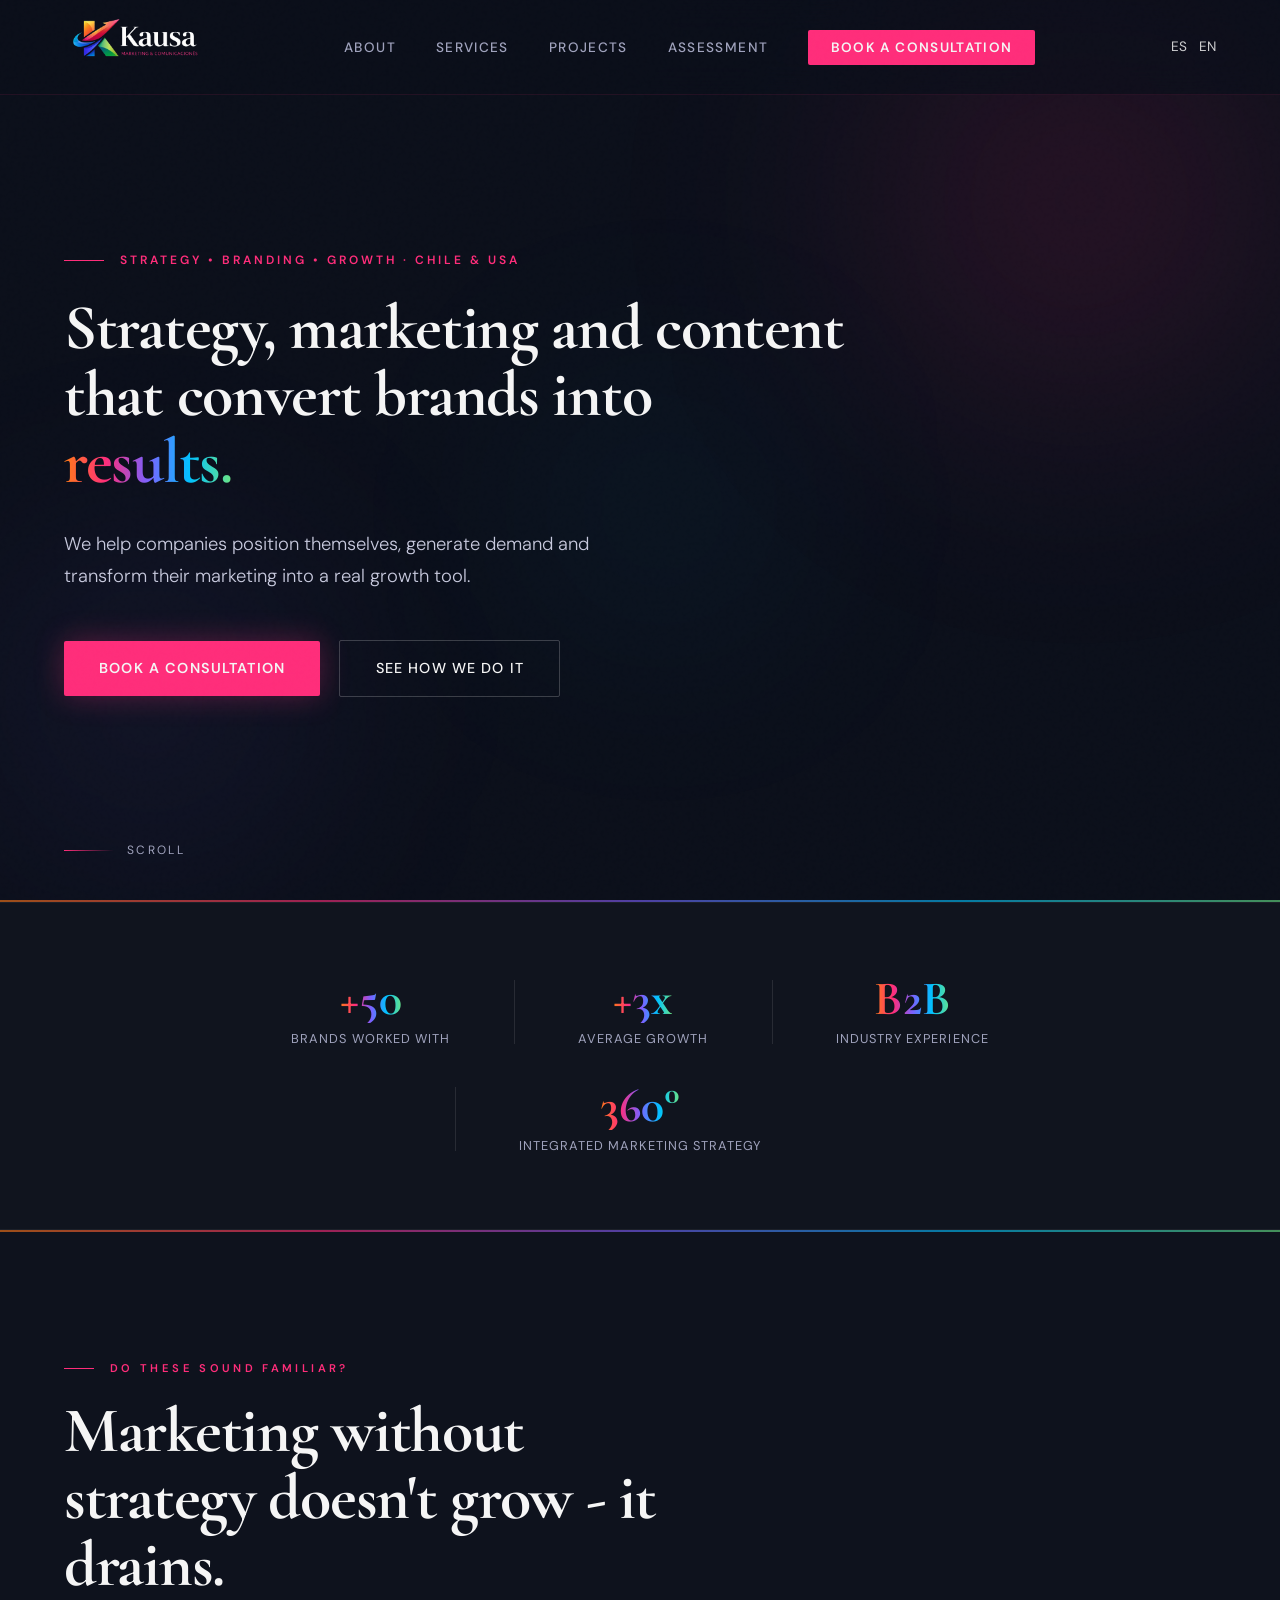
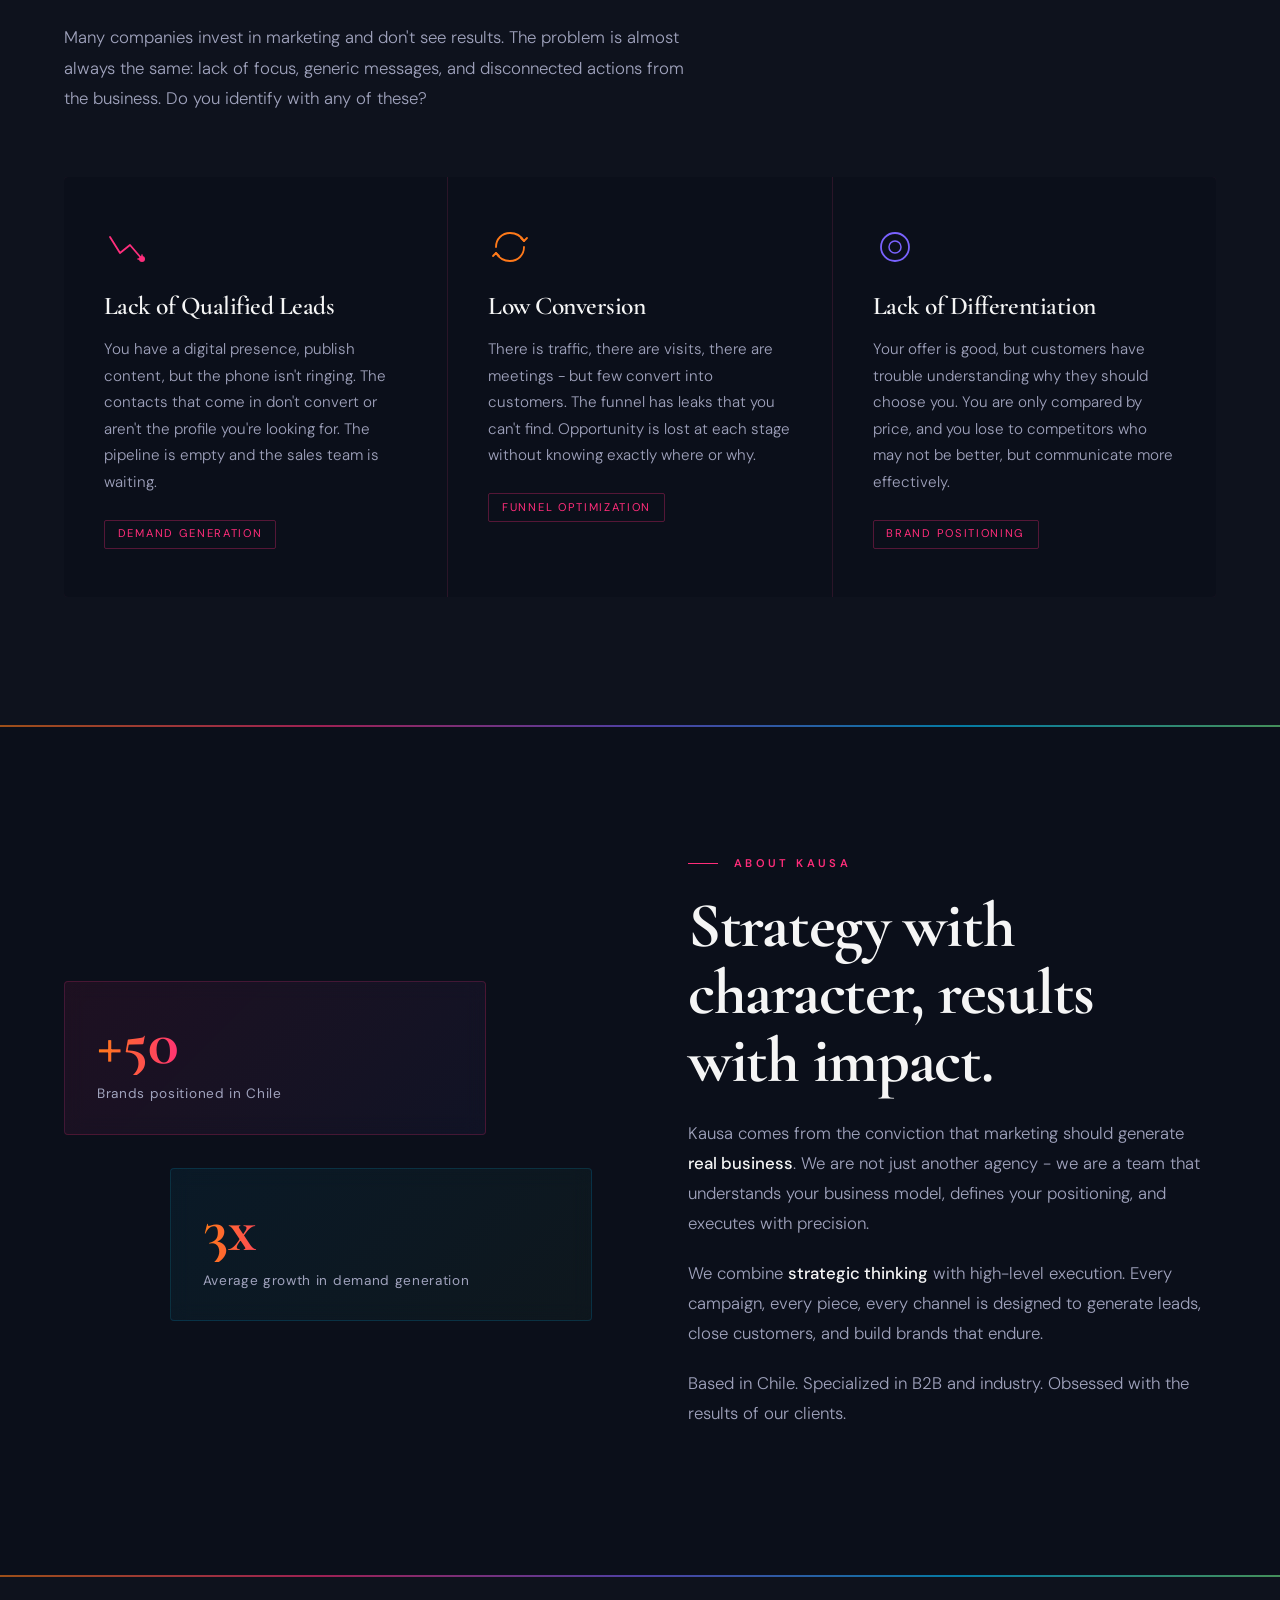
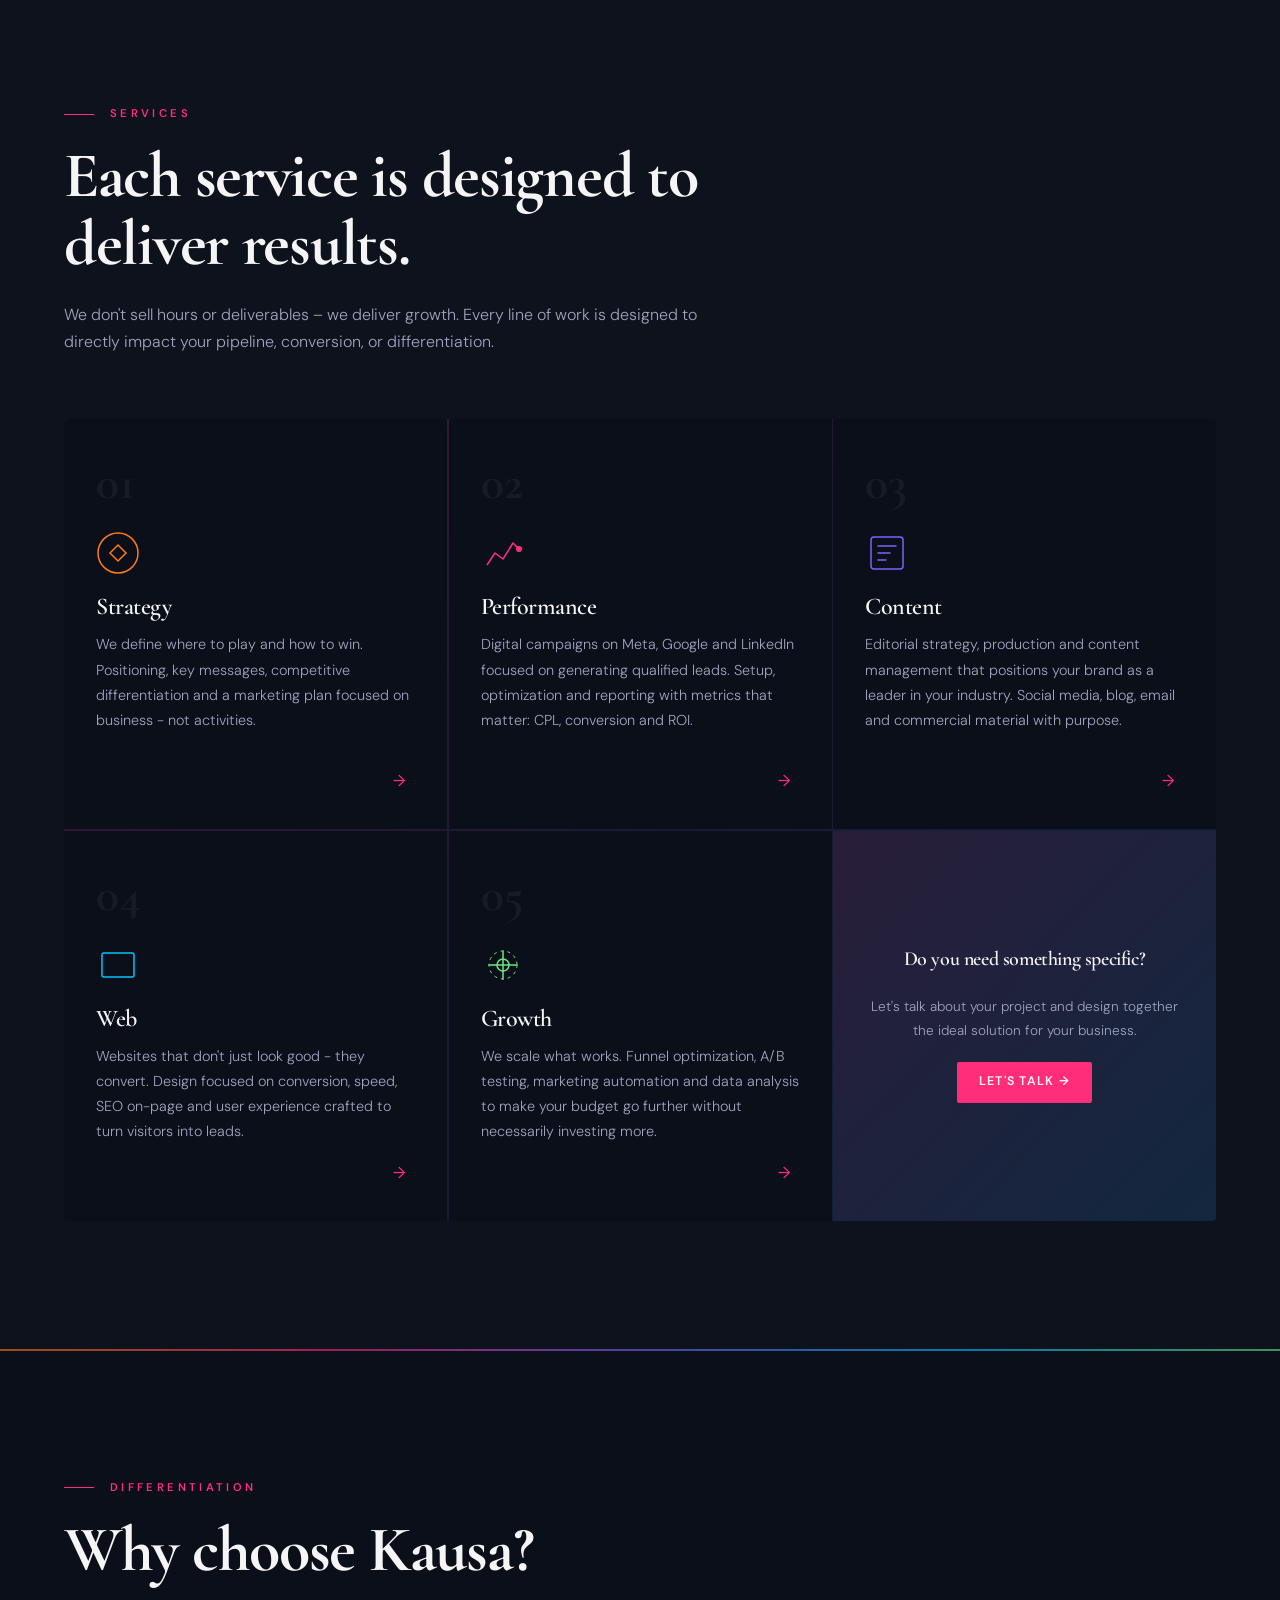
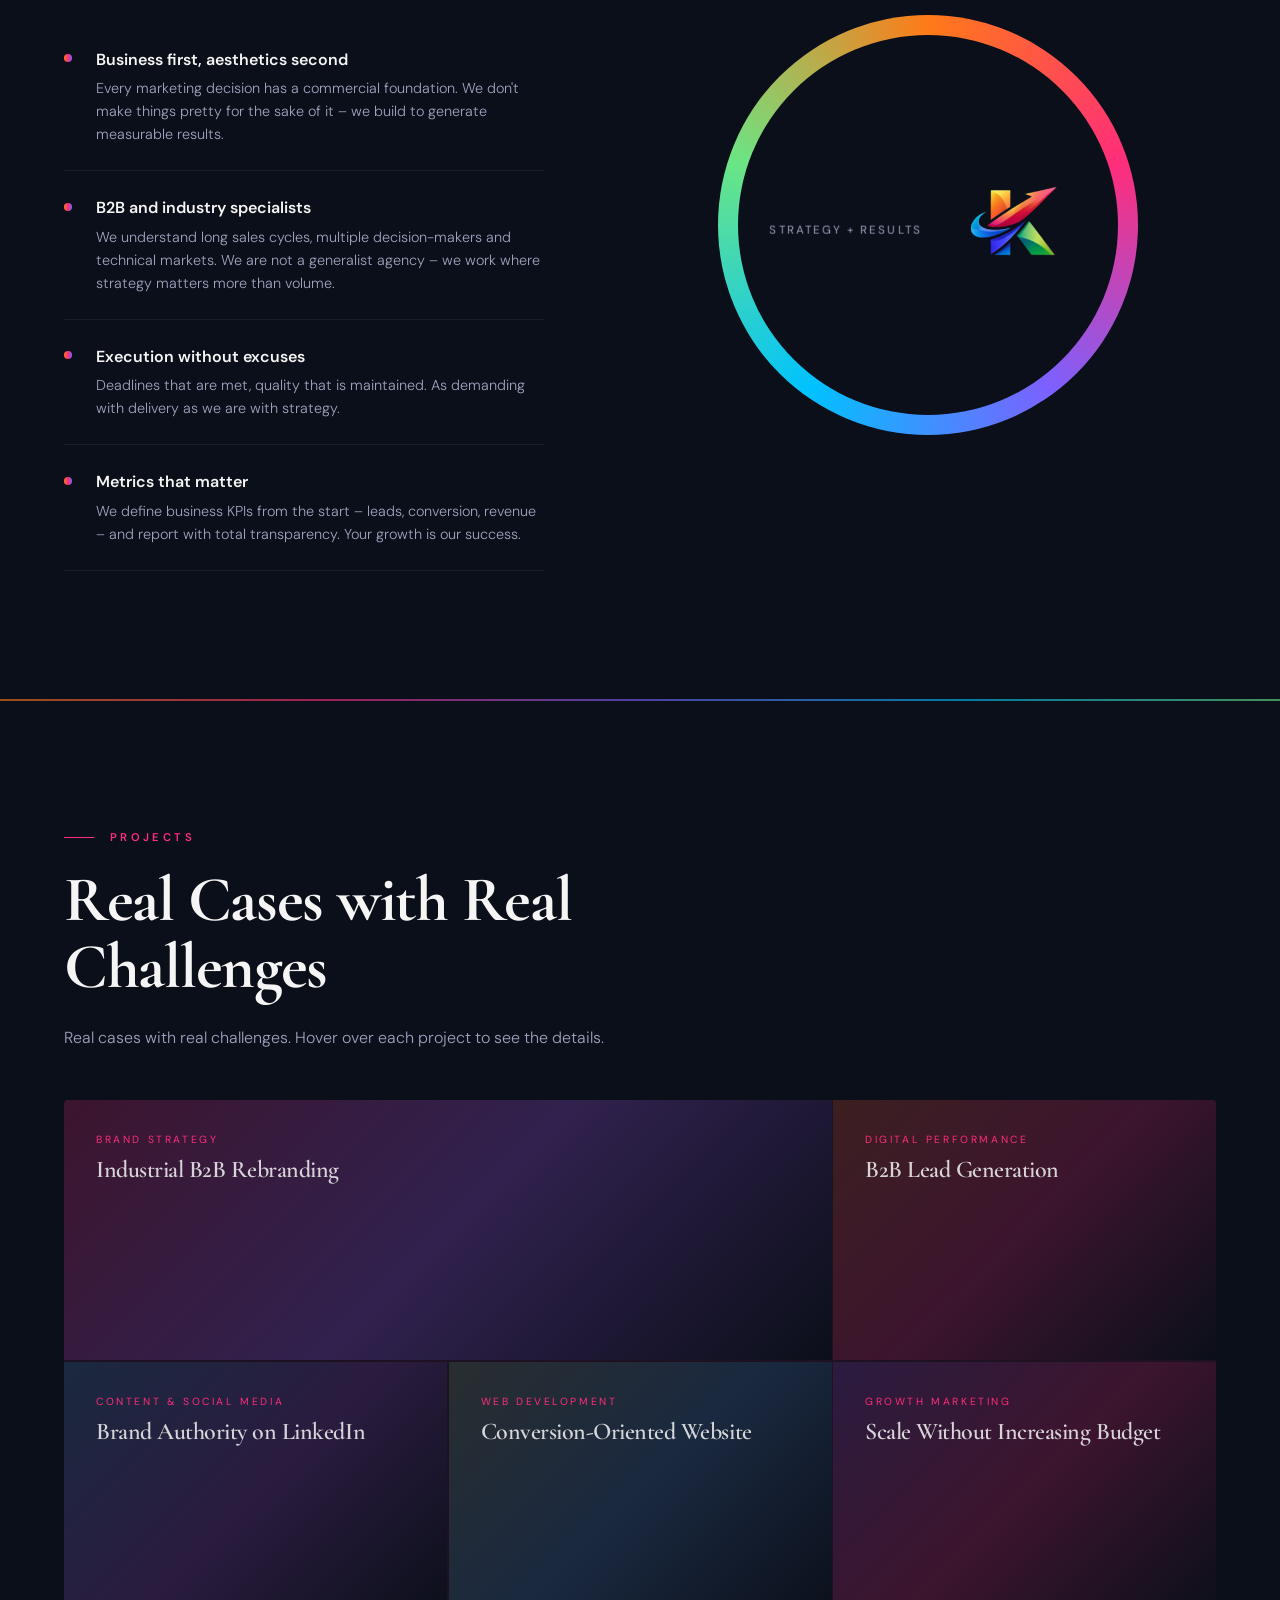
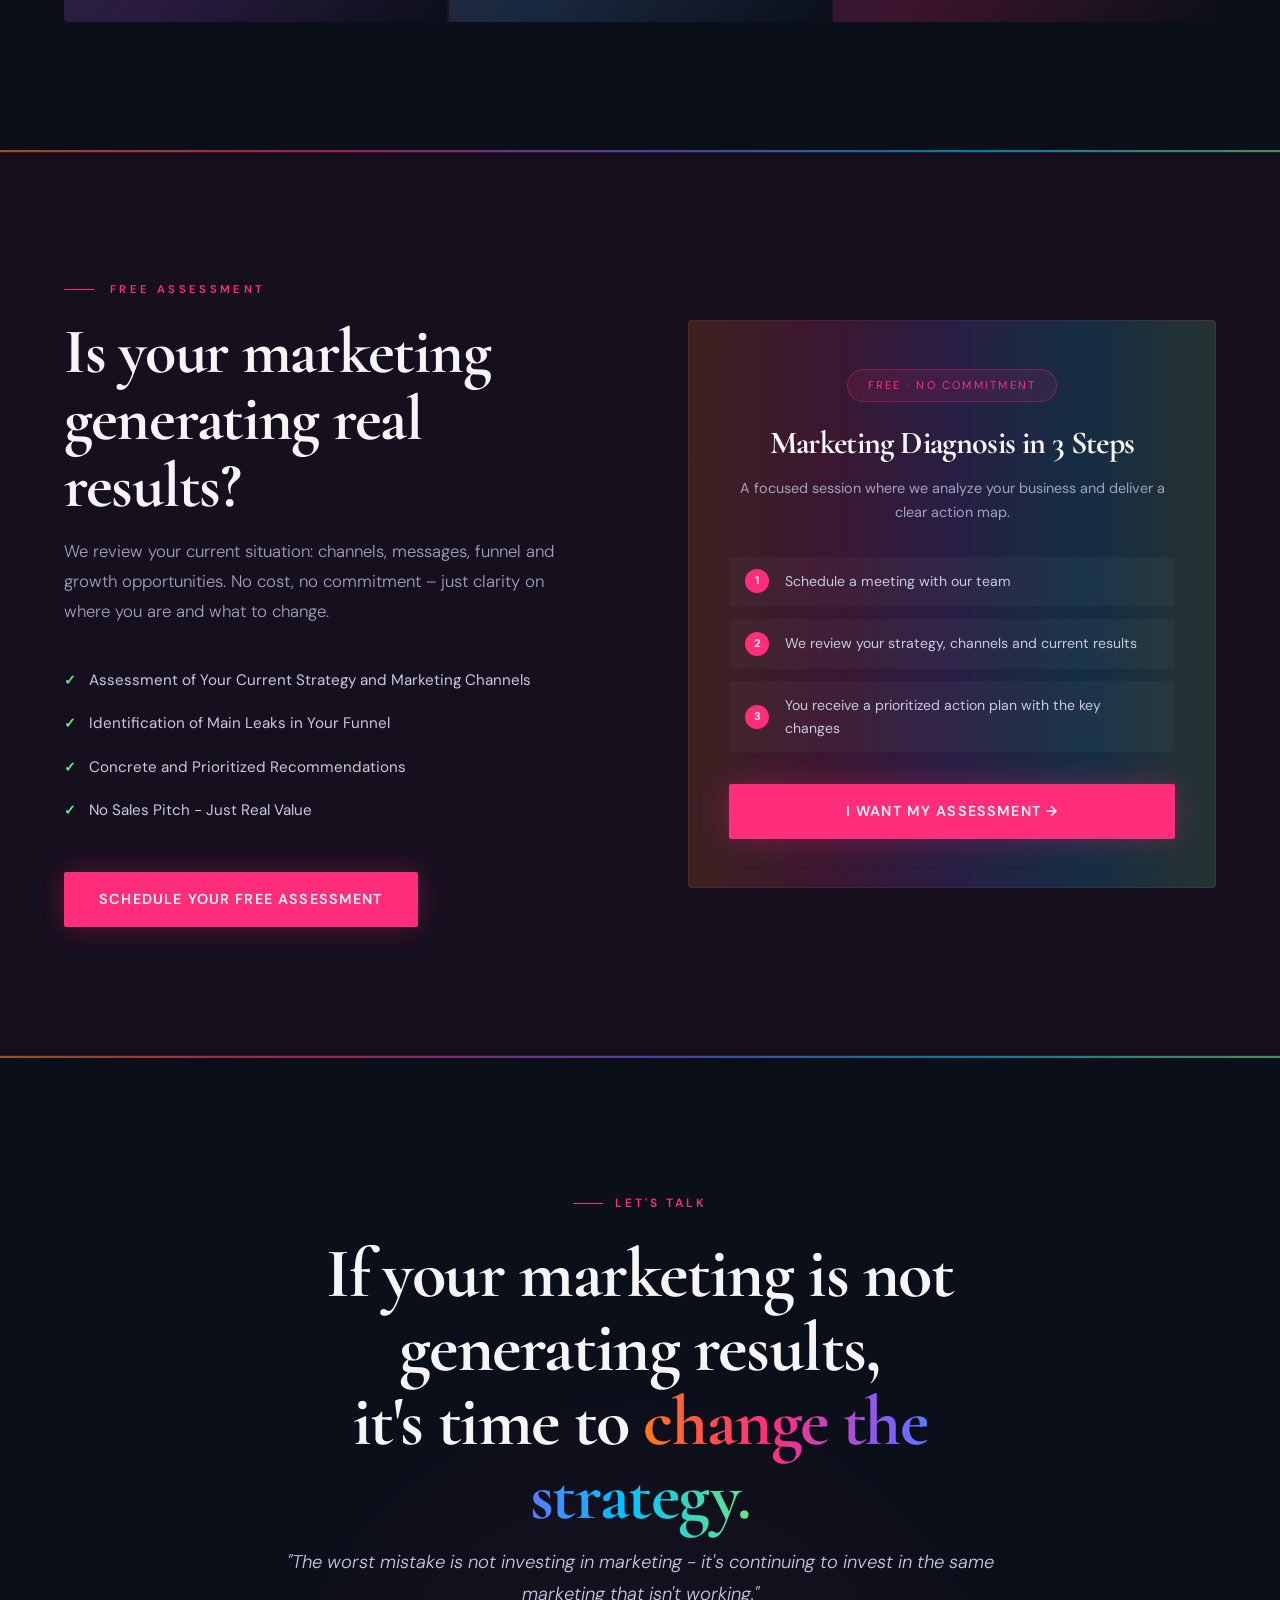
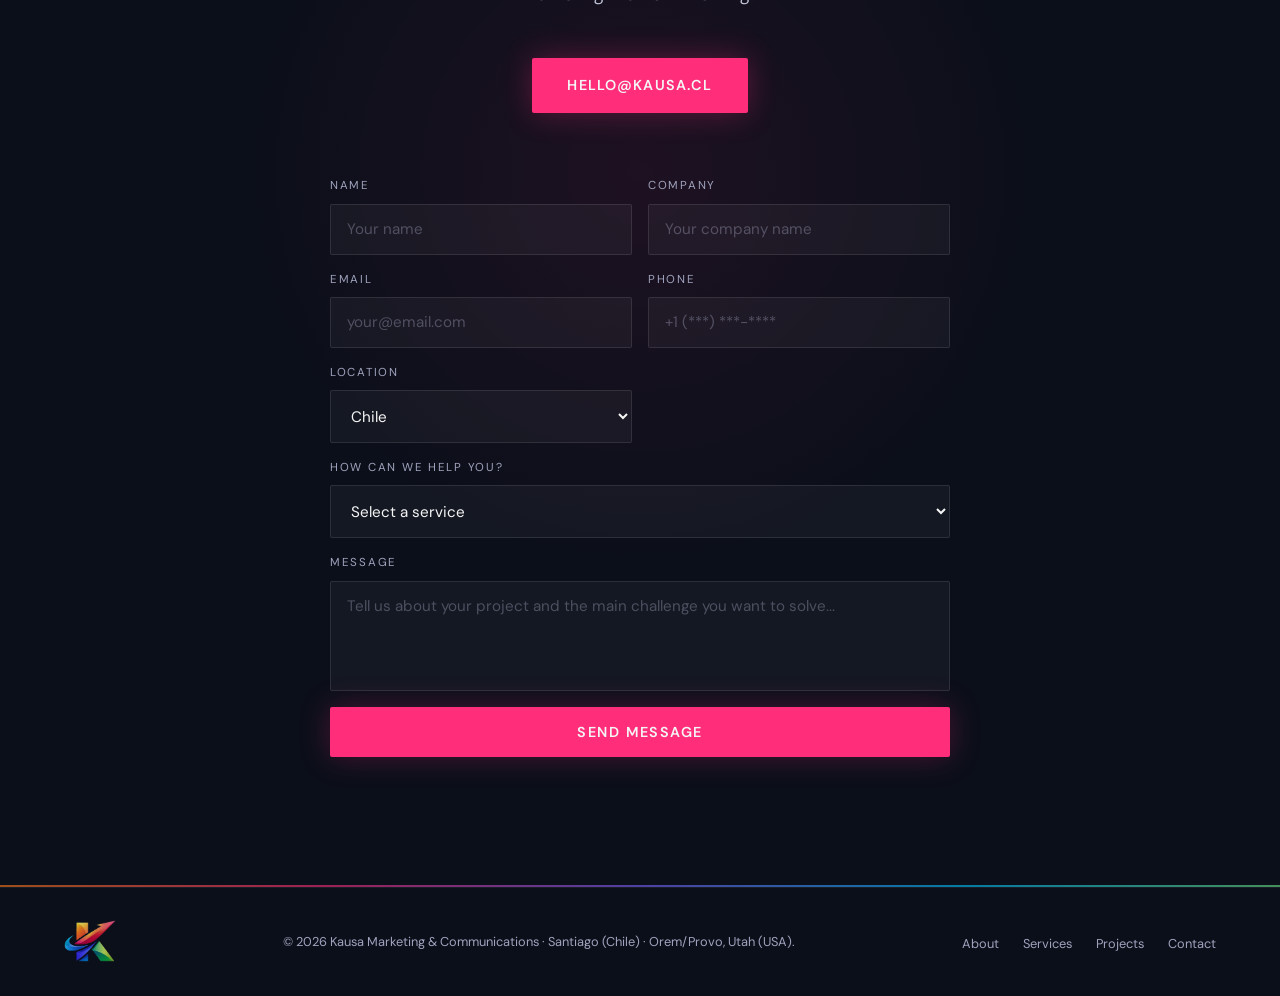
==== commit cd67cc68: "Modified contact-form" ====
--- a/en.html
+++ b/en.html
@@ -580,14 +580,15 @@
       <a href="mailto:hello@kausa.cl" class="btn-primary">hello@kausa.cl</a>
     </div>
 
-    <form id="contactForm" class="contact-form">
+    <form id="contactForm" class="contact-form" action="https://api.web3forms.com/submit" method="POST">
+      <input type="hidden" name="access_key" value="cde87f19-b97f-43a3-953a-451e679ce0ad" />
       <div class="form-group">
         <label>Name</label>
-        <input type="text" name="name" placeholder="Your name" required />
+        <input type="text" name="name" minlength="2" maxlength="100" placeholder="Your name" required />
       </div>
       <div class="form-group">
         <label>Company</label>
-        <input type="text" name="company" placeholder="Your company name" />
+        <input type="text" name="company" minlength="2" maxlength="100" placeholder="Your company name" />
       </div>
       <div class="form-group">
         <label>Email</label>
@@ -595,11 +596,11 @@
       </div>
       <div class="form-group">
         <label>Phone</label>
-        <input type="tel" name="phone" placeholder="+56 9 xxxx xxxx" />
+        <input type="tel" name="phone" placeholder="+1 (***) ***-****" pattern="\+1 \(\d{3}\) \d{3}-\d{4}" minlength="8" maxlength="20"/>
       </div>
       <div class="form-group">
         <label>Location</label>
-        <select name="location">
+        <select name="location" required>
           <option>Chile</option>
           <option>United States</option>
           <option>Other</option>
@@ -620,7 +621,7 @@
       </div>
       <div class="form-group full">
         <label>Message</label>
-        <textarea name="message" rows="4" placeholder="Tell us about your project and the main challenge you want to solve..."></textarea>
+        <textarea name="message" rows="4" placeholder="Tell us about your project and the main challenge you want to solve..." minlength="10" required></textarea>
       </div>
       <button type="submit" class="form-submit">Send Message</button>
     </form>
